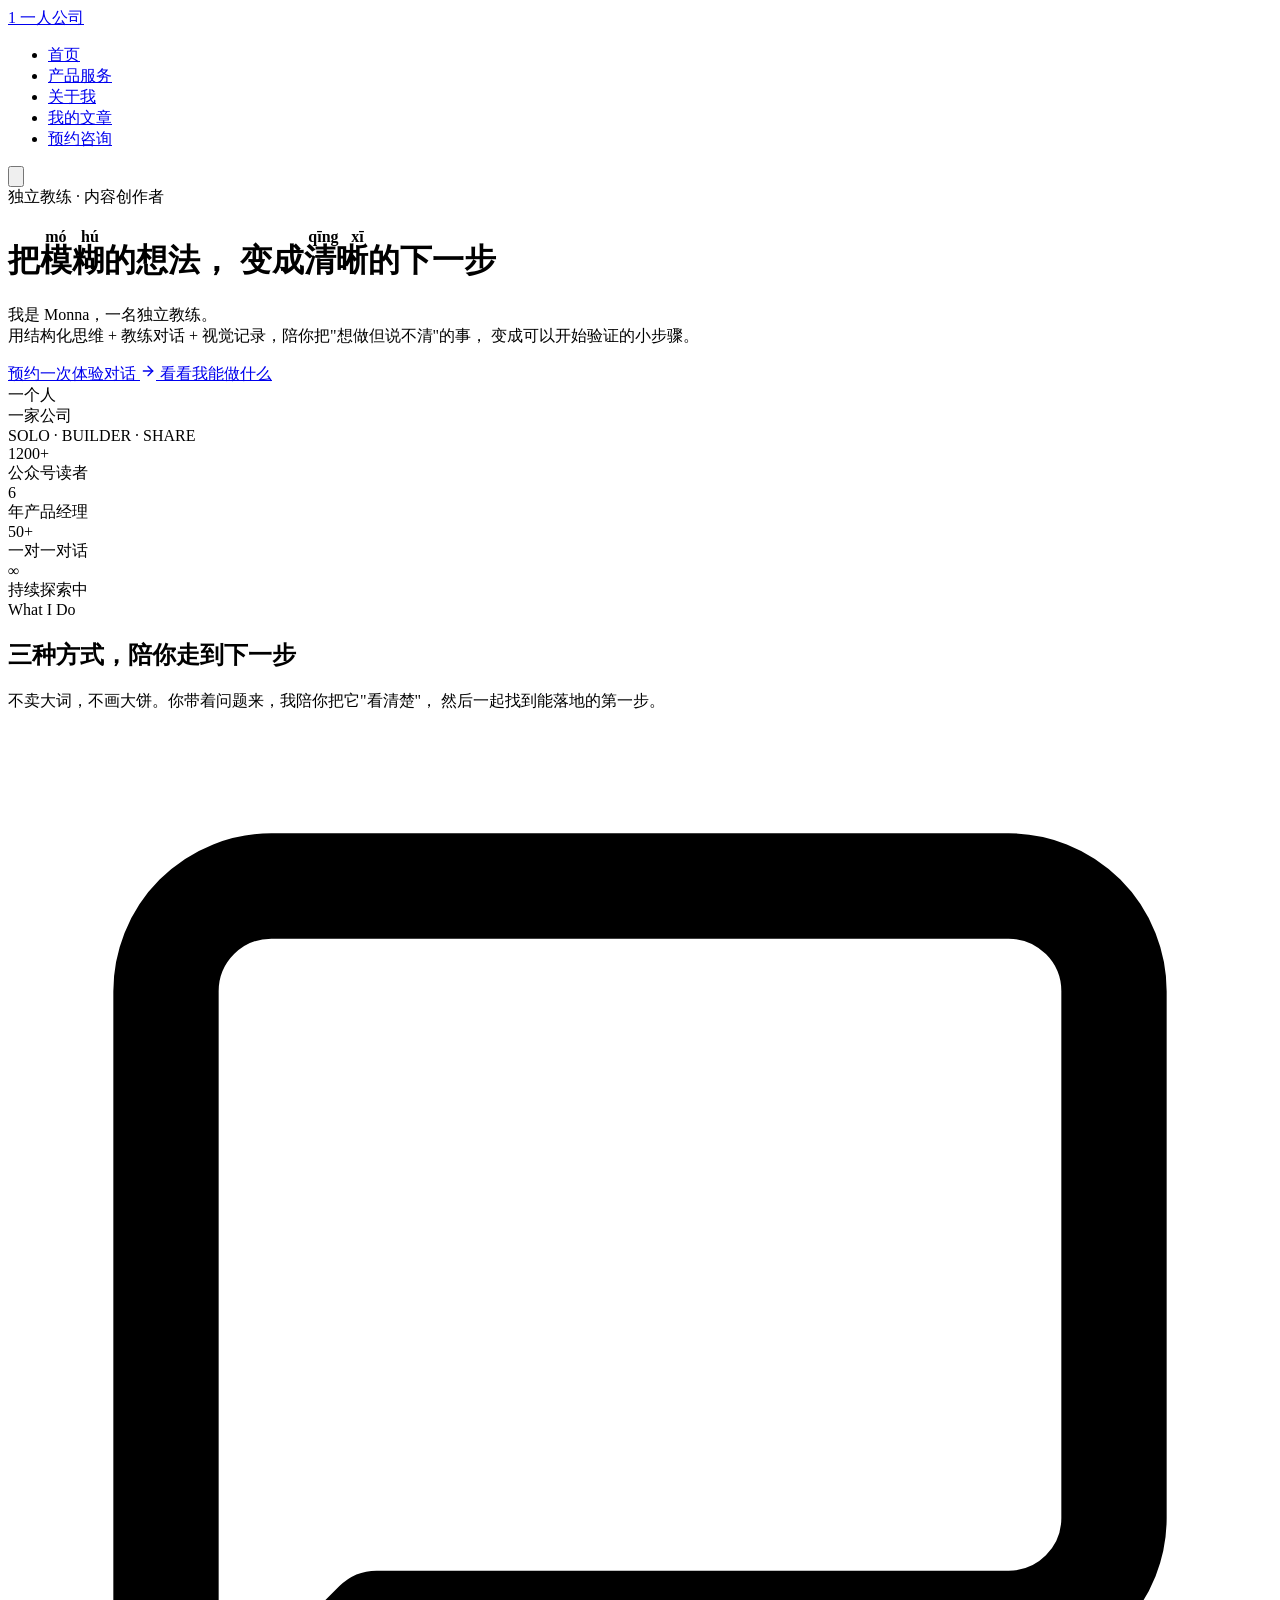
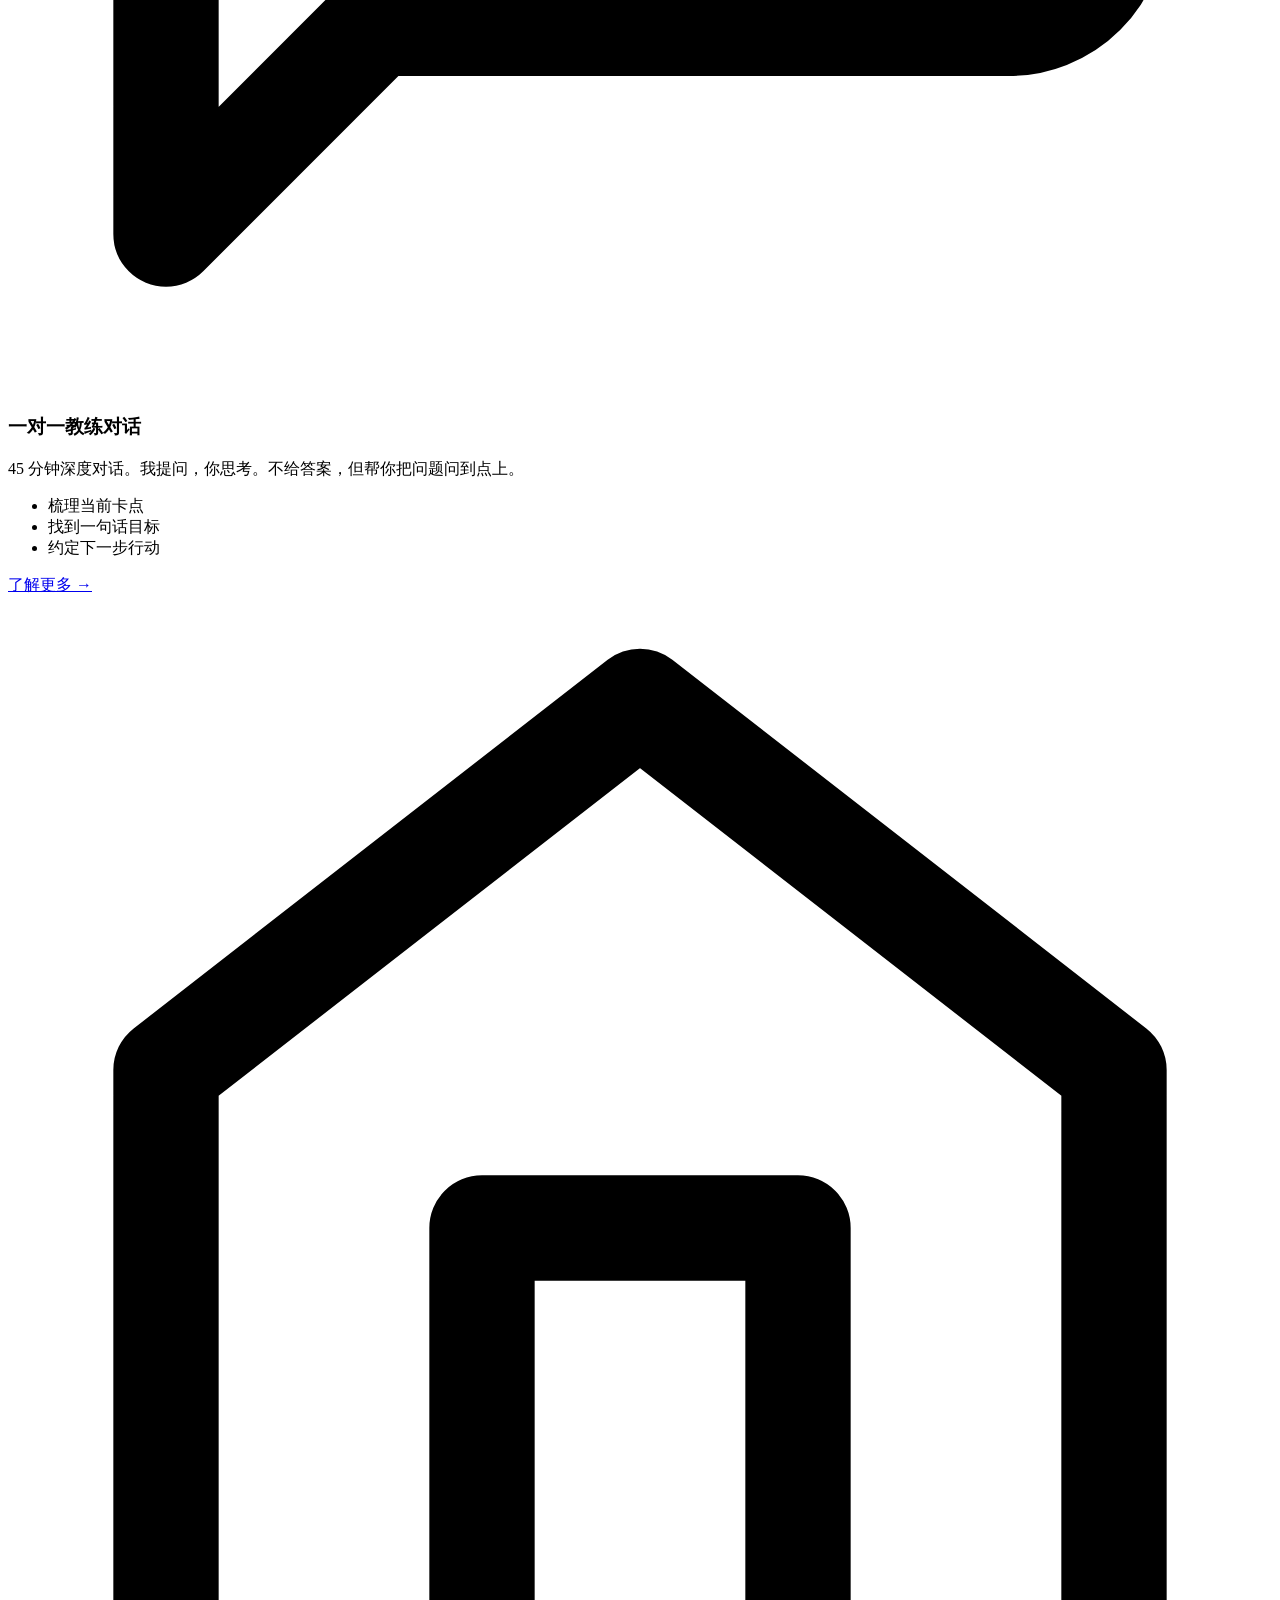
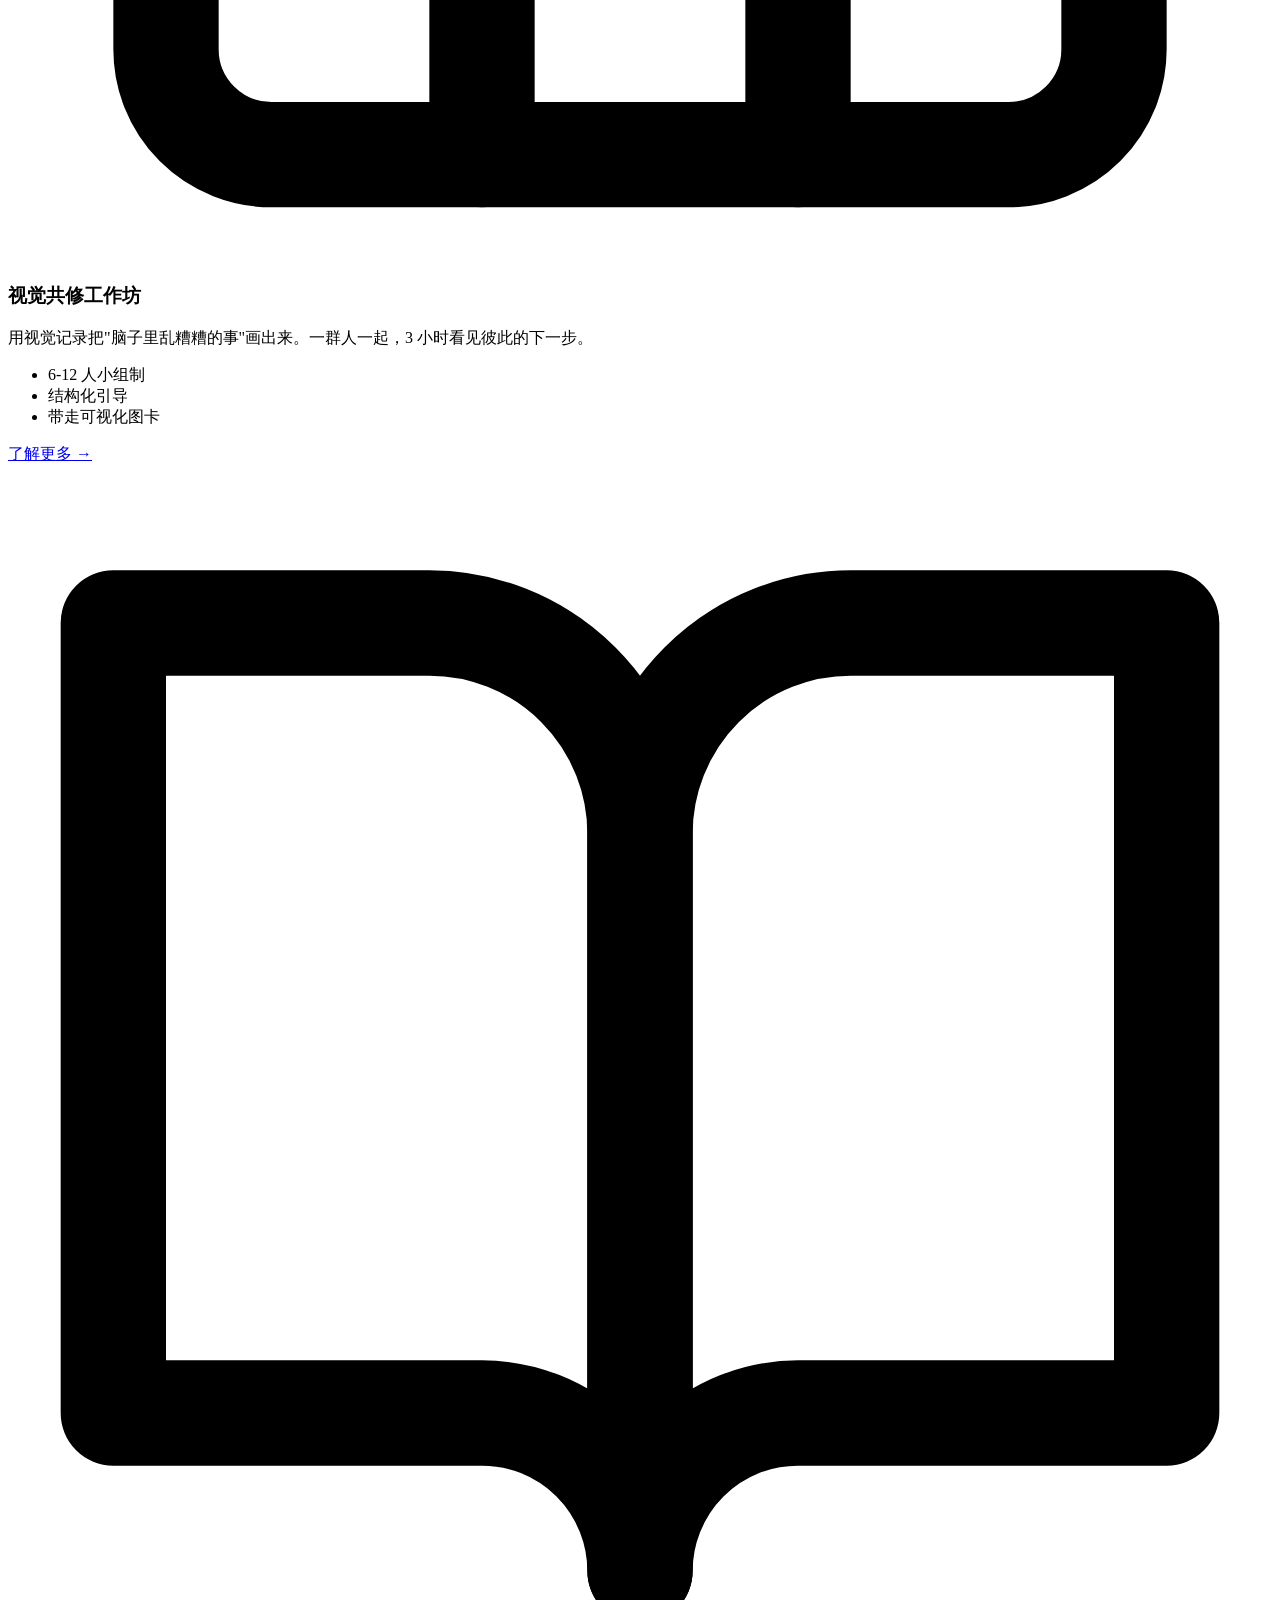
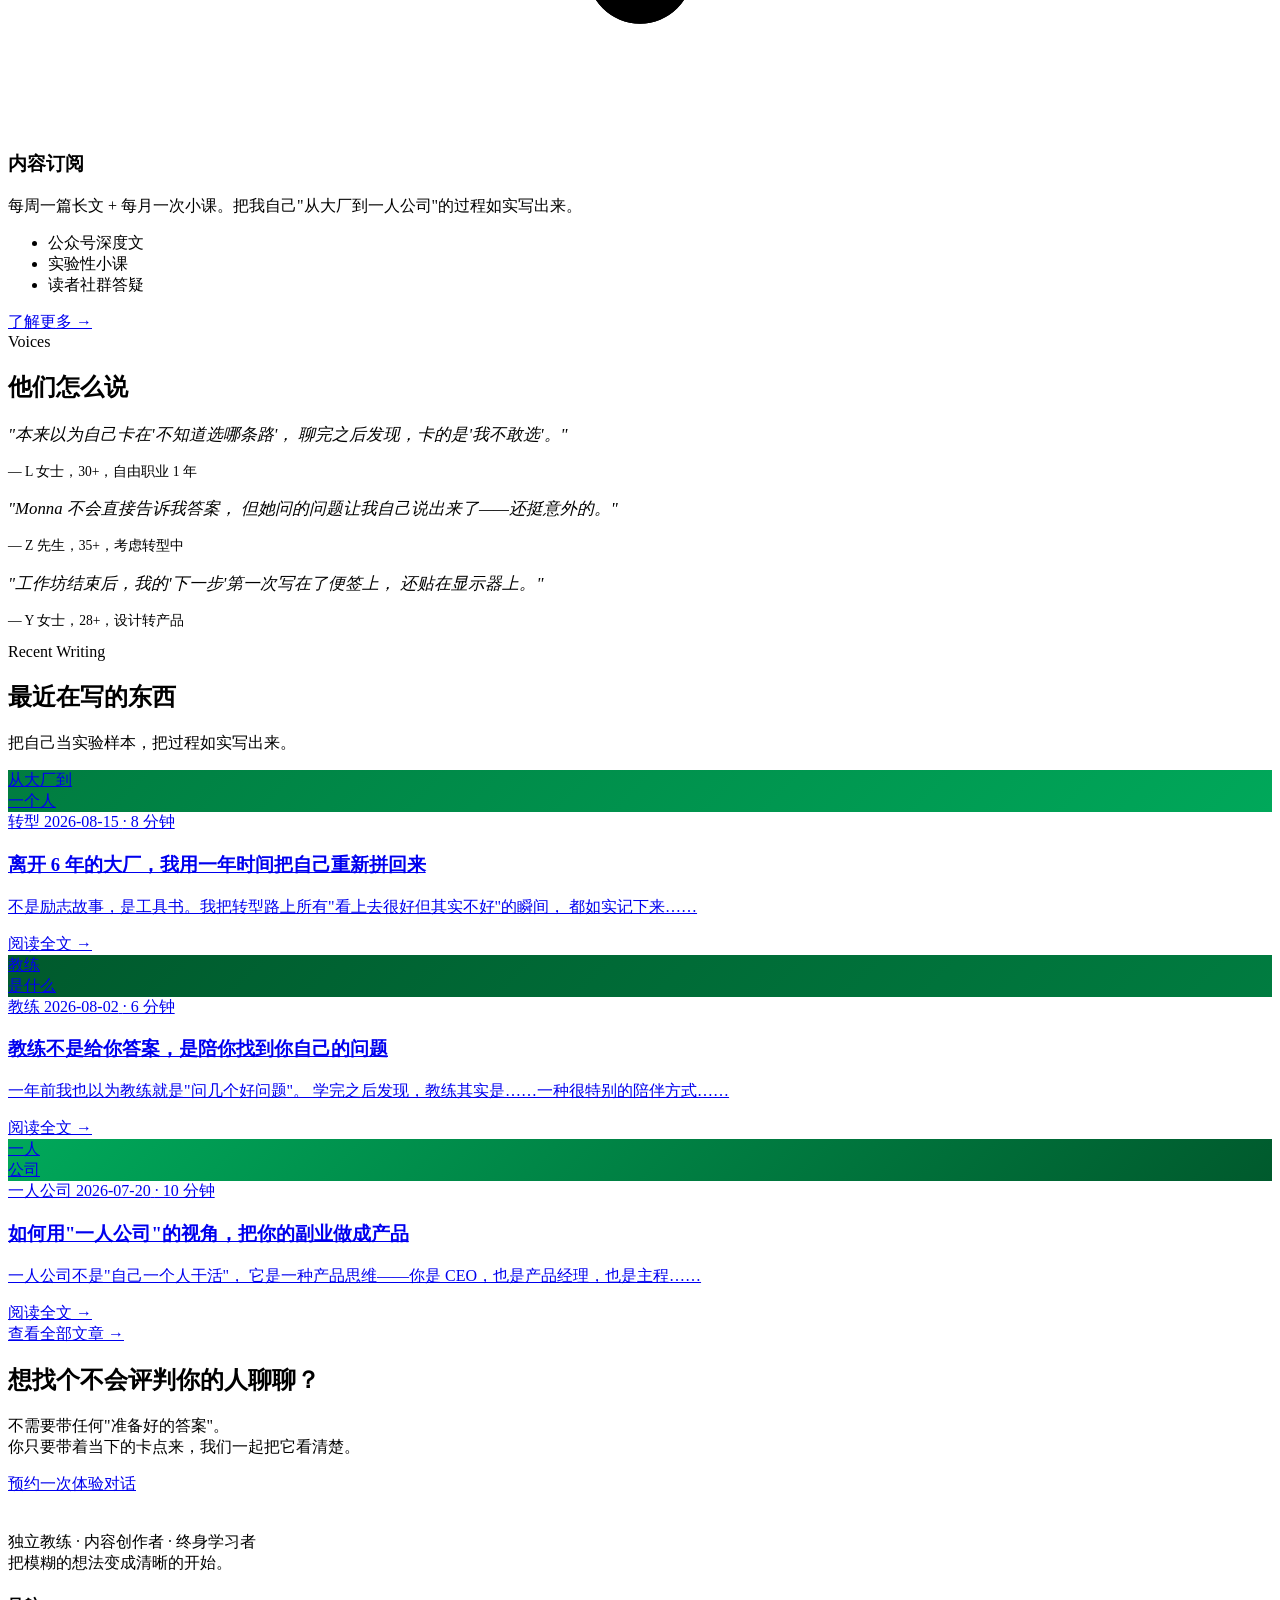
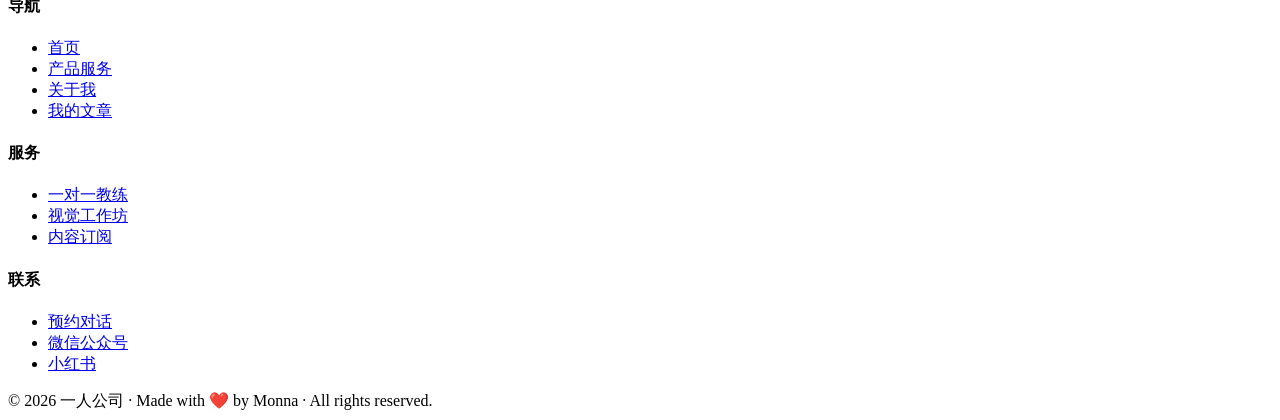
==== index.html @ 00625a2f "Add files via upload" ====
<!DOCTYPE html>
<html lang="zh-CN">
<head>
  <meta charset="UTF-8" />
  <meta name="viewport" content="width=device-width, initial-scale=1.0" />
  <title>一人公司 · 把模糊想法变成下一步</title>
  <meta name="description" content="一人公司：把产品经理的结构化思维 + 教练对话 + 视觉记录结合，帮助你把模糊问题说清楚，找到可以开始验证的下一步。" />
  <link rel="stylesheet" href="css/style.css" />
</head>
<body>

  <!-- ========== 导航 ========== -->
  <nav class="nav">
    <div class="container nav-inner">
      <a href="index.html" class="nav-logo">
        <span class="nav-logo-mark">1</span>
        <span>一人公司</span>
      </a>
      <ul class="nav-links">
        <li><a href="index.html">首页</a></li>
        <li><a href="services.html">产品服务</a></li>
        <li><a href="about.html">关于我</a></li>
        <li><a href="articles.html">我的文章</a></li>
        <li><a href="booking.html" class="nav-cta">预约咨询</a></li>
      </ul>
      <button class="nav-toggle" aria-label="切换菜单">
        <svg viewBox="0 0 24 24" fill="none" stroke-width="2" stroke-linecap="round">
          <line x1="3" y1="6" x2="21" y2="6"/>
          <line x1="3" y1="12" x2="21" y2="12"/>
          <line x1="3" y1="18" x2="21" y2="18"/>
        </svg>
      </button>
    </div>
  </nav>

  <!-- ========== Hero ========== -->
  <header class="hero">
    <div class="container hero-inner">
      <div class="hero-text fade-in">
        <span class="hero-tag"><span class="hero-tag-dot"></span>独立教练 · 内容创作者</span>
        <h1 class="hero-title">
          把<ruby>模糊<rt style="font-size:0.5em;">mó hú</rt></ruby>的想法，
          变成<ruby>清晰<rt style="font-size:0.5em;">qīng xī</rt></ruby>的下一步
        </h1>
        <p class="hero-subtitle">
          我是 Monna，一名独立教练。<br/>
          用结构化思维 + 教练对话 + 视觉记录，陪你把"想做但说不清"的事，
          变成可以开始验证的小步骤。
        </p>
        <div class="hero-cta">
          <a href="booking.html" class="btn btn-primary btn-lg">
            预约一次体验对话
            <svg width="16" height="16" viewBox="0 0 24 24" fill="none" stroke="currentColor" stroke-width="2" stroke-linecap="round">
              <line x1="5" y1="12" x2="19" y2="12"/>
              <polyline points="12 5 19 12 12 19"/>
            </svg>
          </a>
          <a href="services.html" class="btn btn-outline btn-lg">看看我能做什么</a>
        </div>
      </div>
      <div class="hero-visual fade-in">
        <div class="hero-visual-text">
          <div class="big">一个人<br/>一家公司</div>
          <div class="small">SOLO · BUILDER · SHARE</div>
        </div>
      </div>
    </div>
  </header>

  <!-- ========== 数据统计 ========== -->
  <section class="stats-band">
    <div class="container">
      <div class="stats-grid">
        <div class="stat-item">
          <div class="number">1200+</div>
          <div class="label">公众号读者</div>
        </div>
        <div class="stat-item">
          <div class="number">6</div>
          <div class="label">年产品经理</div>
        </div>
        <div class="stat-item">
          <div class="number">50+</div>
          <div class="label">一对一对话</div>
        </div>
        <div class="stat-item">
          <div class="number">∞</div>
          <div class="label">持续探索中</div>
        </div>
      </div>
    </div>
  </section>

  <!-- ========== 服务摘要 ========== -->
  <section class="section">
    <div class="container">
      <div class="section-header fade-in">
        <span class="section-eyebrow">What I Do</span>
        <h2 class="section-title">三种方式，陪你走到下一步</h2>
        <p class="section-subtitle">
          不卖大词，不画大饼。你带着问题来，我陪你把它"看清楚"，
          然后一起找到能落地的第一步。
        </p>
      </div>

      <div class="services-grid">
        <div class="service-card fade-in">
          <div class="service-icon">
            <svg viewBox="0 0 24 24" fill="none" stroke="currentColor" stroke-width="2" stroke-linecap="round" stroke-linejoin="round">
              <path d="M21 15a2 2 0 0 1-2 2H7l-4 4V5a2 2 0 0 1 2-2h14a2 2 0 0 1 2 2z"/>
            </svg>
          </div>
          <h3>一对一教练对话</h3>
          <p>45 分钟深度对话。我提问，你思考。不给答案，但帮你把问题问到点上。</p>
          <ul class="service-features">
            <li>梳理当前卡点</li>
            <li>找到一句话目标</li>
            <li>约定下一步行动</li>
          </ul>
          <a href="services.html#coach" class="more">了解更多 →</a>
        </div>

        <div class="service-card fade-in">
          <div class="service-icon">
            <svg viewBox="0 0 24 24" fill="none" stroke="currentColor" stroke-width="2" stroke-linecap="round" stroke-linejoin="round">
              <path d="M3 9l9-7 9 7v11a2 2 0 0 1-2 2H5a2 2 0 0 1-2-2z"/>
              <polyline points="9 22 9 12 15 12 15 22"/>
            </svg>
          </div>
          <h3>视觉共修工作坊</h3>
          <p>用视觉记录把"脑子里乱糟糟的事"画出来。一群人一起，3 小时看见彼此的下一步。</p>
          <ul class="service-features">
            <li>6-12 人小组制</li>
            <li>结构化引导</li>
            <li>带走可视化图卡</li>
          </ul>
          <a href="services.html#workshop" class="more">了解更多 →</a>
        </div>

        <div class="service-card fade-in">
          <div class="service-icon">
            <svg viewBox="0 0 24 24" fill="none" stroke="currentColor" stroke-width="2" stroke-linecap="round" stroke-linejoin="round">
              <path d="M2 3h6a4 4 0 0 1 4 4v14a3 3 0 0 0-3-3H2z"/>
              <path d="M22 3h-6a4 4 0 0 0-4 4v14a3 3 0 0 1 3-3h7z"/>
            </svg>
          </div>
          <h3>内容订阅</h3>
          <p>每周一篇长文 + 每月一次小课。把我自己"从大厂到一人公司"的过程如实写出来。</p>
          <ul class="service-features">
            <li>公众号深度文</li>
            <li>实验性小课</li>
            <li>读者社群答疑</li>
          </ul>
          <a href="services.html#content" class="more">了解更多 →</a>
        </div>
      </div>
    </div>
  </section>

  <!-- ========== 客户/学员说 ========== -->
  <section class="section" style="background: var(--bg-soft);">
    <div class="container">
      <div class="section-header fade-in">
        <span class="section-eyebrow">Voices</span>
        <h2 class="section-title">他们怎么说</h2>
      </div>

      <div class="services-grid">
        <div class="service-card fade-in" style="border:none;">
          <p style="font-style: italic; color: var(--text-title); font-size: 1.05rem;">
            "本来以为自己卡在'不知道选哪条路'，
            聊完之后发现，卡的是'我不敢选'。"
          </p>
          <p style="color: var(--text-muted); font-size: 0.85rem; margin-top: var(--space-4);">
            — L 女士，30+，自由职业 1 年
          </p>
        </div>

        <div class="service-card fade-in" style="border:none;">
          <p style="font-style: italic; color: var(--text-title); font-size: 1.05rem;">
            "Monna 不会直接告诉我答案，
            但她问的问题让我自己说出来了——还挺意外的。"
          </p>
          <p style="color: var(--text-muted); font-size: 0.85rem; margin-top: var(--space-4);">
            — Z 先生，35+，考虑转型中
          </p>
        </div>

        <div class="service-card fade-in" style="border:none;">
          <p style="font-style: italic; color: var(--text-title); font-size: 1.05rem;">
            "工作坊结束后，我的'下一步'第一次写在了便签上，
            还贴在显示器上。"
          </p>
          <p style="color: var(--text-muted); font-size: 0.85rem; margin-top: var(--space-4);">
            — Y 女士，28+，设计转产品
          </p>
        </div>
      </div>
    </div>
  </section>

  <!-- ========== 最近文章 ========== -->
  <section class="section">
    <div class="container">
      <div class="section-header fade-in">
        <span class="section-eyebrow">Recent Writing</span>
        <h2 class="section-title">最近在写的东西</h2>
        <p class="section-subtitle">把自己当实验样本，把过程如实写出来。</p>
      </div>

      <div class="articles-grid">
        <a href="article.html?file=articles/post-1.md" class="article-card fade-in">
          <div class="article-cover" style="background: linear-gradient(135deg,#007c40,#00a85a);">
            <div class="article-cover-text">从大厂到<br/>一个人</div>
          </div>
          <div class="article-body">
            <div class="article-meta">
              <span class="tag">转型</span>
              <span>2026-08-15</span>
              <span>· 8 分钟</span>
            </div>
            <h3>离开 6 年的大厂，我用一年时间把自己重新拼回来</h3>
            <p class="excerpt">
              不是励志故事，是工具书。我把转型路上所有"看上去很好但其实不好"的瞬间，
              都如实记下来……
            </p>
            <span class="read-more">阅读全文 →</span>
          </div>
        </a>

        <a href="article.html?file=articles/post-2.md" class="article-card fade-in">
          <div class="article-cover" style="background: linear-gradient(135deg,#005a2d,#007c40);">
            <div class="article-cover-text">教练<br/>是什么</div>
          </div>
          <div class="article-body">
            <div class="article-meta">
              <span class="tag">教练</span>
              <span>2026-08-02</span>
              <span>· 6 分钟</span>
            </div>
            <h3>教练不是给你答案，是陪你找到你自己的问题</h3>
            <p class="excerpt">
              一年前我也以为教练就是"问几个好问题"。
              学完之后发现，教练其实是……一种很特别的陪伴方式……
            </p>
            <span class="read-more">阅读全文 →</span>
          </div>
        </a>

        <a href="article.html?file=articles/post-3.md" class="article-card fade-in">
          <div class="article-cover" style="background: linear-gradient(135deg,#00a85a,#005a2d);">
            <div class="article-cover-text">一人<br/>公司</div>
          </div>
          <div class="article-body">
            <div class="article-meta">
              <span class="tag">一人公司</span>
              <span>2026-07-20</span>
              <span>· 10 分钟</span>
            </div>
            <h3>如何用"一人公司"的视角，把你的副业做成产品</h3>
            <p class="excerpt">
              一人公司不是"自己一个人干活"，
              它是一种产品思维——你是 CEO，也是产品经理，也是主程……
            </p>
            <span class="read-more">阅读全文 →</span>
          </div>
        </a>
      </div>

      <div class="text-center mt-6">
        <a href="articles.html" class="btn btn-ghost">查看全部文章 →</a>
      </div>
    </div>
  </section>

  <!-- ========== CTA ========== -->
  <section class="cta-section">
    <div class="container">
      <h2>想找个不会评判你的人聊聊？</h2>
      <p>
        不需要带任何"准备好的答案"。<br/>
        你只要带着当下的卡点来，我们一起把它看清楚。
      </p>
      <a href="booking.html" class="btn btn-primary btn-lg">预约一次体验对话</a>
    </div>
  </section>

  <!-- ========== 页脚 ========== -->
  <footer class="footer">
    <div class="container">
      <div class="footer-grid">
        <div class="footer-brand">
          <div class="nav-logo" style="color: white; margin-bottom: var(--space-3);">
            <span class="nav-logo-mark">1</span>
            <span>一人公司</span>
          </div>
          <p>
            独立教练 · 内容创作者 · 终身学习者<br/>
            把模糊的想法变成清晰的开始。
          </p>
        </div>

        <div>
          <h4>导航</h4>
          <ul class="footer-links">
            <li><a href="index.html">首页</a></li>
            <li><a href="services.html">产品服务</a></li>
            <li><a href="about.html">关于我</a></li>
            <li><a href="articles.html">我的文章</a></li>
          </ul>
        </div>

        <div>
          <h4>服务</h4>
          <ul class="footer-links">
            <li><a href="services.html#coach">一对一教练</a></li>
            <li><a href="services.html#workshop">视觉工作坊</a></li>
            <li><a href="services.html#content">内容订阅</a></li>
          </ul>
        </div>

        <div>
          <h4>联系</h4>
          <ul class="footer-links">
            <li><a href="booking.html">预约对话</a></li>
            <li><a href="#">微信公众号</a></li>
            <li><a href="#">小红书</a></li>
          </ul>
        </div>
      </div>

      <div class="footer-bottom">
        © 2026 一人公司 · Made with ❤️ by Monna · All rights reserved.
      </div>
    </div>
  </footer>

  <script src="js/main.js"></script>
</body>
</html>
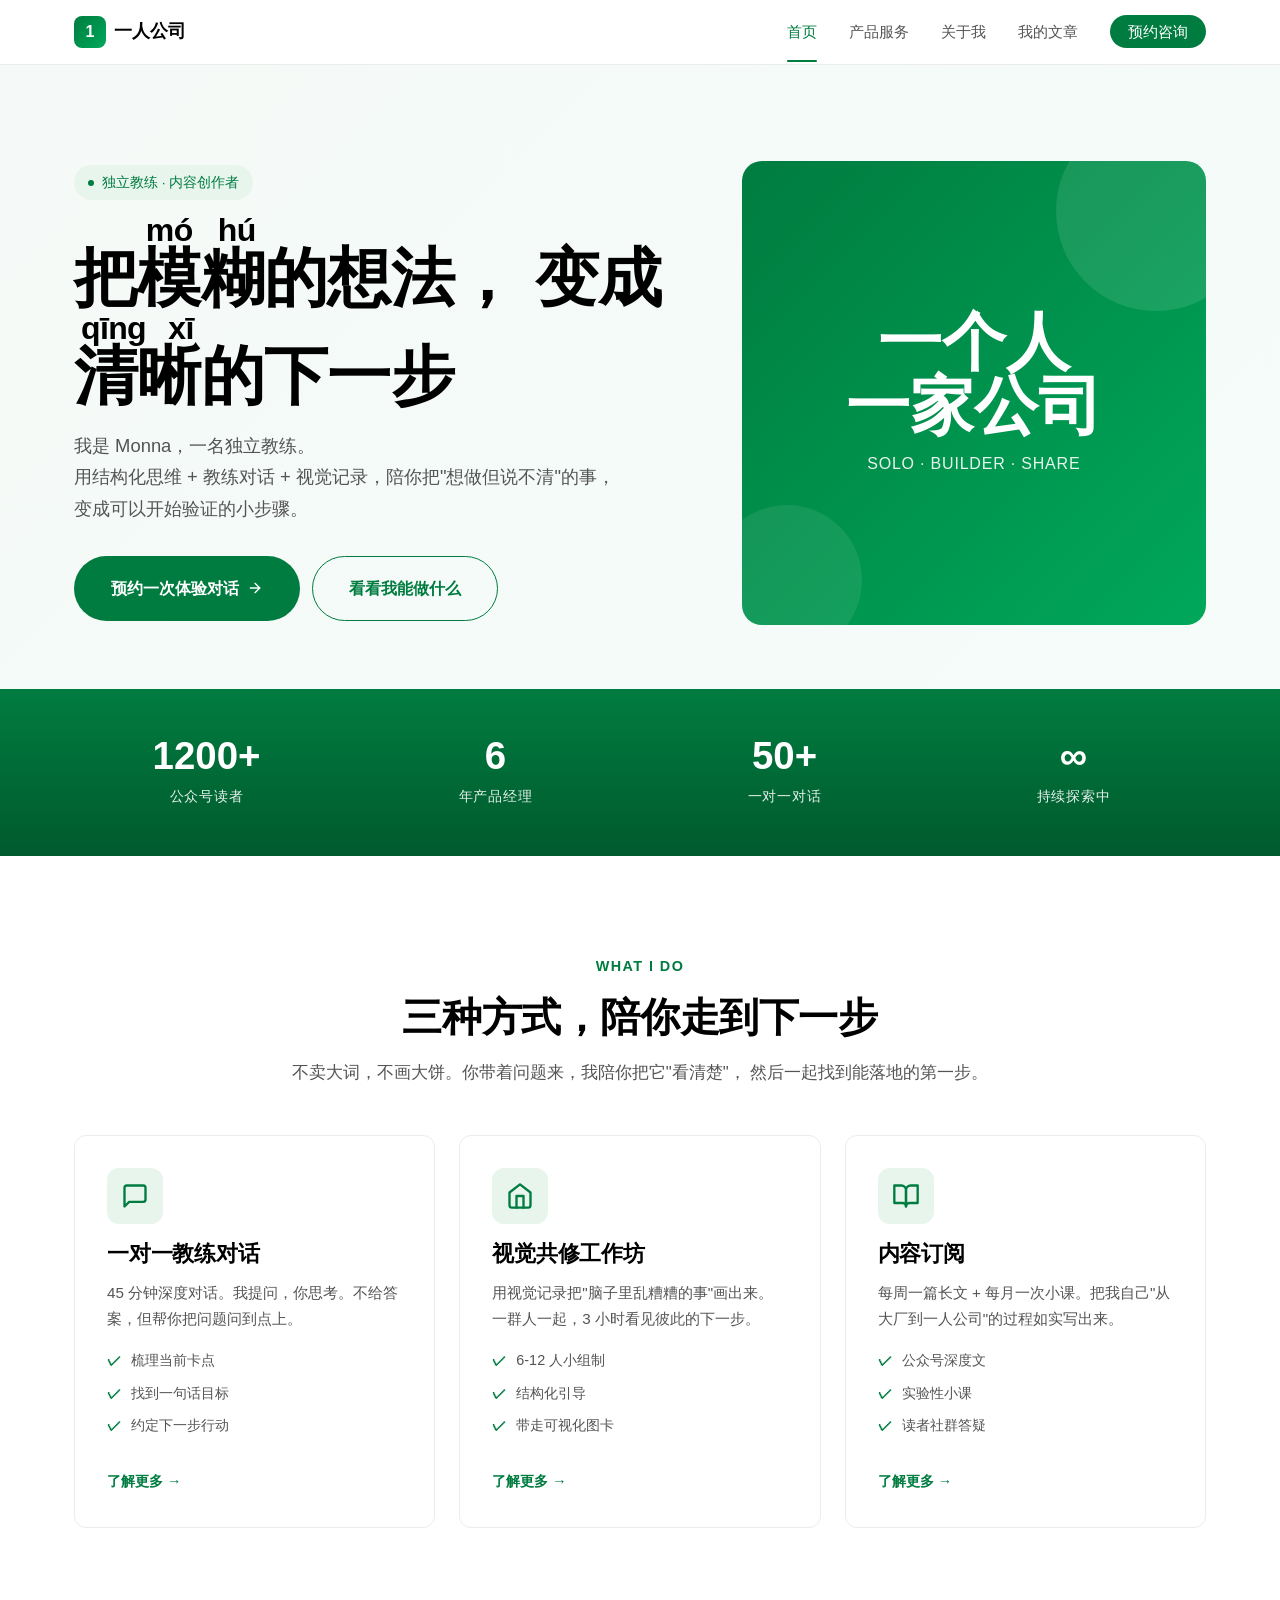
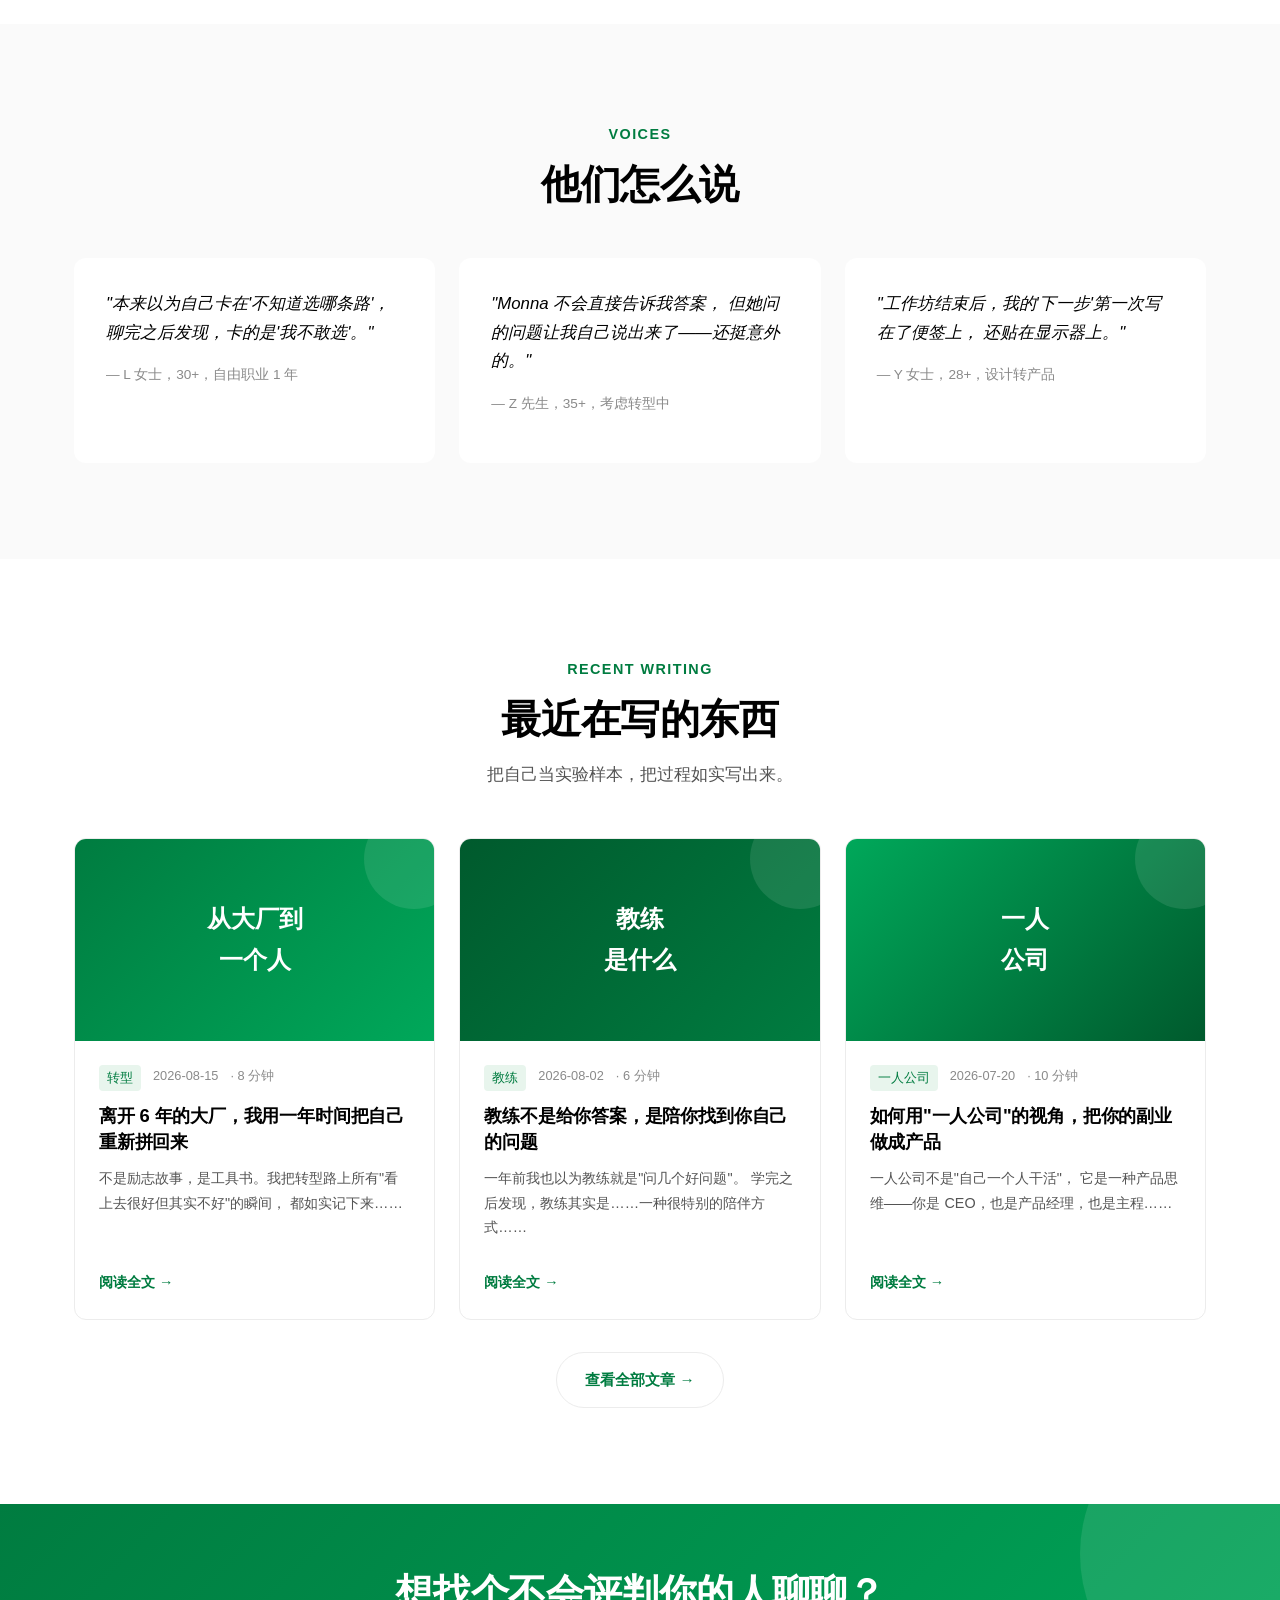
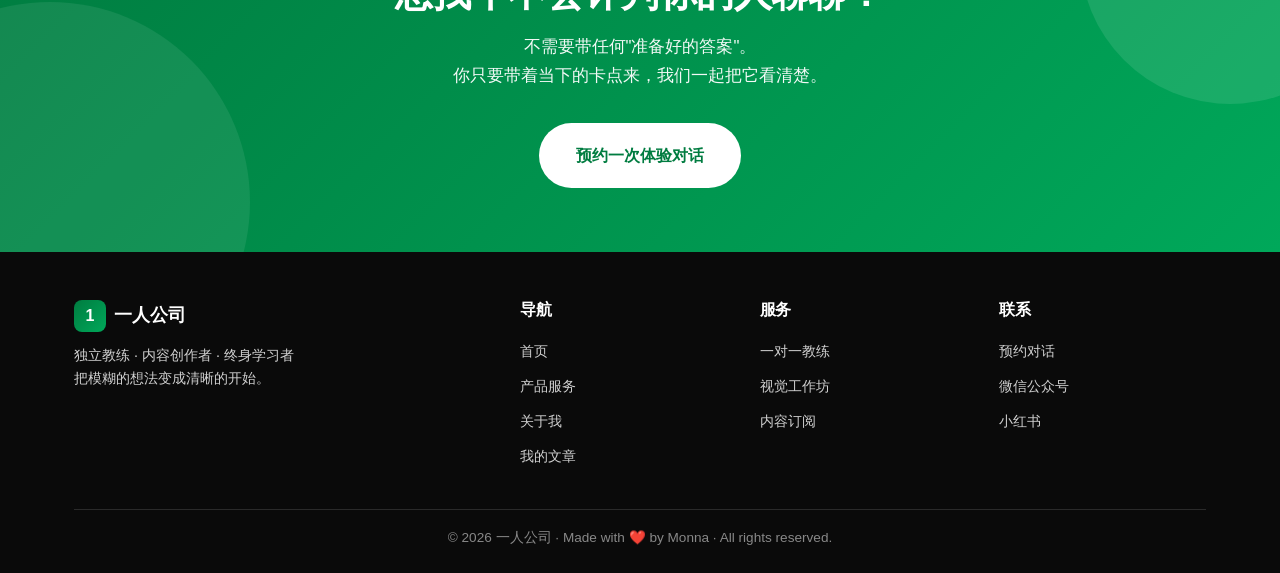
==== commit 30392b60: "Add files via upload" ====
--- a/index.html
+++ b/index.html
@@ -5,7 +5,7 @@
   <meta name="viewport" content="width=device-width, initial-scale=1.0" />
   <title>一人公司 · 把模糊想法变成下一步</title>
   <meta name="description" content="一人公司：把产品经理的结构化思维 + 教练对话 + 视觉记录结合，帮助你把模糊问题说清楚，找到可以开始验证的下一步。" />
-  <link rel="stylesheet" href="css/style.css" />
+  <link rel="stylesheet" href="style.css" />
 </head>
 <body>
 
@@ -209,7 +209,7 @@
       </div>
 
       <div class="articles-grid">
-        <a href="article.html?file=articles/post-1.md" class="article-card fade-in">
+        <a href="article.html?file=post-1.md" class="article-card fade-in">
           <div class="article-cover" style="background: linear-gradient(135deg,#007c40,#00a85a);">
             <div class="article-cover-text">从大厂到<br/>一个人</div>
           </div>
@@ -228,7 +228,7 @@
           </div>
         </a>
 
-        <a href="article.html?file=articles/post-2.md" class="article-card fade-in">
+        <a href="article.html?file=post-2.md" class="article-card fade-in">
           <div class="article-cover" style="background: linear-gradient(135deg,#005a2d,#007c40);">
             <div class="article-cover-text">教练<br/>是什么</div>
           </div>
@@ -247,7 +247,7 @@
           </div>
         </a>
 
-        <a href="article.html?file=articles/post-3.md" class="article-card fade-in">
+        <a href="article.html?file=post-3.md" class="article-card fade-in">
           <div class="article-cover" style="background: linear-gradient(135deg,#00a85a,#005a2d);">
             <div class="article-cover-text">一人<br/>公司</div>
           </div>
@@ -335,6 +335,6 @@
     </div>
   </footer>
 
-  <script src="js/main.js"></script>
+  <script src="main.js"></script>
 </body>
 </html>
--- a/style.css
+++ b/style.css
@@ -0,0 +1,1215 @@
+/* ========== 全局重置与基础变量 ========== */
+:root {
+  /* 品牌色 */
+  --brand: #007c40;
+  --brand-light: #00a85a;
+  --brand-deep: #005a2d;
+  --brand-soft: #e8f5ed;
+  --brand-gradient: linear-gradient(135deg, #007c40 0%, #00a85a 100%);
+  --brand-gradient-v: linear-gradient(180deg, #007c40 0%, #005a2d 100%);
+
+  /* 文字色 */
+  --text-title: #000000;
+  --text-body: #545454;
+  --text-muted: #8a8a8a;
+  --text-on-brand: #ffffff;
+
+  /* 背景 */
+  --bg-page: #ffffff;
+  --bg-soft: #fafafa;
+  --bg-card: #ffffff;
+
+  /* 边框 / 阴影 */
+  --border: #ececec;
+  --shadow-sm: 0 2px 8px rgba(0, 124, 64, 0.06);
+  --shadow-md: 0 8px 24px rgba(0, 124, 64, 0.08);
+  --shadow-lg: 0 16px 48px rgba(0, 124, 64, 0.12);
+
+  /* 字体 */
+  --font-body: -apple-system, BlinkMacSystemFont, "Segoe UI", "PingFang SC",
+    "Hiragino Sans GB", "Microsoft YaHei", "Helvetica Neue", Helvetica, Arial,
+    sans-serif;
+  --font-display: "Noto Serif SC", "Source Han Serif SC", "Songti SC",
+    "STSong", serif;
+
+  /* 间距 */
+  --space-1: 4px;
+  --space-2: 8px;
+  --space-3: 12px;
+  --space-4: 16px;
+  --space-5: 24px;
+  --space-6: 32px;
+  --space-7: 48px;
+  --space-8: 64px;
+  --space-9: 96px;
+
+  /* 圆角 */
+  --radius-sm: 6px;
+  --radius-md: 12px;
+  --radius-lg: 20px;
+}
+
+* {
+  margin: 0;
+  padding: 0;
+  box-sizing: border-box;
+}
+
+html {
+  scroll-behavior: smooth;
+}
+
+body {
+  font-family: var(--font-body);
+  font-size: 16px;
+  line-height: 1.7;
+  background-color: var(--bg-page);
+  color: var(--text-body);
+  -webkit-font-smoothing: antialiased;
+  -moz-osx-font-smoothing: grayscale;
+}
+
+a {
+  color: var(--brand);
+  text-decoration: none;
+  transition: color 0.2s ease;
+}
+
+a:hover {
+  color: var(--brand-deep);
+}
+
+img {
+  max-width: 100%;
+  height: auto;
+  display: block;
+}
+
+/* ========== 通用排版 ========== */
+h1, h2, h3, h4, h5, h6 {
+  color: var(--text-title);
+  font-weight: 700;
+  line-height: 1.3;
+  letter-spacing: -0.01em;
+}
+
+h1 { font-size: clamp(2rem, 4vw + 1rem, 3.5rem); }
+h2 { font-size: clamp(1.75rem, 2vw + 1rem, 2.5rem); }
+h3 { font-size: clamp(1.25rem, 1vw + 1rem, 1.75rem); }
+h4 { font-size: 1.25rem; }
+
+p { margin-bottom: 1em; }
+
+.container {
+  max-width: 1180px;
+  margin: 0 auto;
+  padding: 0 var(--space-5);
+}
+
+.section {
+  padding: var(--space-9) 0;
+}
+
+.section-tight {
+  padding: var(--space-8) 0;
+}
+
+/* ========== 导航栏 ========== */
+.nav {
+  position: sticky;
+  top: 0;
+  z-index: 100;
+  background: rgba(255, 255, 255, 0.85);
+  backdrop-filter: saturate(180%) blur(20px);
+  -webkit-backdrop-filter: saturate(180%) blur(20px);
+  border-bottom: 1px solid var(--border);
+}
+
+.nav-inner {
+  display: flex;
+  align-items: center;
+  justify-content: space-between;
+  height: 64px;
+}
+
+.nav-logo {
+  display: flex;
+  align-items: center;
+  gap: var(--space-2);
+  font-weight: 700;
+  font-size: 1.1rem;
+  color: var(--text-title);
+}
+
+.nav-logo-mark {
+  width: 32px;
+  height: 32px;
+  border-radius: 8px;
+  background: var(--brand-gradient);
+  display: inline-flex;
+  align-items: center;
+  justify-content: center;
+  color: white;
+  font-size: 1rem;
+  font-weight: 800;
+}
+
+.nav-links {
+  display: flex;
+  gap: var(--space-6);
+  align-items: center;
+  list-style: none;
+}
+
+.nav-links a {
+  color: var(--text-body);
+  font-size: 0.95rem;
+  font-weight: 500;
+  position: relative;
+}
+
+.nav-links a:hover,
+.nav-links a.active {
+  color: var(--brand);
+}
+
+.nav-links a.active::after {
+  content: "";
+  position: absolute;
+  left: 0;
+  right: 0;
+  bottom: -22px;
+  height: 2px;
+  background: var(--brand);
+  border-radius: 1px;
+}
+
+.nav-cta {
+  background: var(--brand);
+  color: var(--text-on-brand) !important;
+  padding: 8px 18px;
+  border-radius: 999px;
+  font-weight: 500;
+  transition: all 0.2s ease;
+}
+
+.nav-cta:hover {
+  background: var(--brand-deep);
+  color: white !important;
+  transform: translateY(-1px);
+}
+
+.nav-toggle {
+  display: none;
+  background: none;
+  border: 0;
+  width: 32px;
+  height: 32px;
+  cursor: pointer;
+}
+
+.nav-toggle svg { width: 24px; height: 24px; stroke: var(--text-title); }
+
+@media (max-width: 768px) {
+  .nav-links {
+    display: none;
+    position: absolute;
+    top: 64px;
+    left: 0;
+    right: 0;
+    background: white;
+    flex-direction: column;
+    gap: var(--space-4);
+    padding: var(--space-5);
+    border-bottom: 1px solid var(--border);
+  }
+  .nav-links.open { display: flex; }
+  .nav-toggle { display: inline-flex; align-items: center; justify-content: center; }
+}
+
+/* ========== 按钮 ========== */
+.btn {
+  display: inline-flex;
+  align-items: center;
+  justify-content: center;
+  gap: var(--space-2);
+  padding: 14px 28px;
+  border-radius: 999px;
+  font-weight: 600;
+  font-size: 0.95rem;
+  border: 1px solid transparent;
+  cursor: pointer;
+  transition: all 0.2s ease;
+  text-decoration: none;
+}
+
+.btn-primary {
+  background: var(--brand);
+  color: white;
+}
+
+.btn-primary:hover {
+  background: var(--brand-deep);
+  color: white;
+  transform: translateY(-2px);
+  box-shadow: var(--shadow-md);
+}
+
+.btn-outline {
+  background: transparent;
+  color: var(--brand);
+  border-color: var(--brand);
+}
+
+.btn-outline:hover {
+  background: var(--brand);
+  color: white;
+}
+
+.btn-ghost {
+  background: white;
+  color: var(--brand);
+  border-color: var(--border);
+}
+
+.btn-ghost:hover {
+  border-color: var(--brand);
+}
+
+.btn-lg {
+  padding: 18px 36px;
+  font-size: 1rem;
+}
+
+/* ========== 首页 Hero ========== */
+.hero {
+  position: relative;
+  padding: var(--space-9) 0 var(--space-8);
+  overflow: hidden;
+}
+
+.hero::before {
+  content: "";
+  position: absolute;
+  top: 0; left: 0; right: 0; bottom: 0;
+  background: var(--brand-gradient);
+  opacity: 0.04;
+  z-index: -1;
+}
+
+.hero-inner {
+  display: grid;
+  grid-template-columns: 1.3fr 1fr;
+  gap: var(--space-8);
+  align-items: center;
+}
+
+.hero-tag {
+  display: inline-flex;
+  align-items: center;
+  gap: var(--space-2);
+  padding: 6px 14px;
+  background: var(--brand-soft);
+  color: var(--brand);
+  border-radius: 999px;
+  font-size: 0.85rem;
+  font-weight: 500;
+  margin-bottom: var(--space-4);
+}
+
+.hero-tag-dot {
+  width: 6px; height: 6px; border-radius: 50%;
+  background: var(--brand);
+}
+
+.hero-title {
+  font-size: clamp(2.25rem, 4vw + 1rem, 4rem);
+  line-height: 1.15;
+  margin-bottom: var(--space-4);
+}
+
+.hero-title .accent {
+  color: var(--brand);
+  position: relative;
+}
+
+.hero-title .accent::after {
+  content: "";
+  position: absolute;
+  left: 0; right: 0; bottom: 4px;
+  height: 12px;
+  background: var(--brand-soft);
+  z-index: -1;
+  border-radius: 2px;
+}
+
+.hero-subtitle {
+  font-size: 1.15rem;
+  color: var(--text-body);
+  margin-bottom: var(--space-6);
+  max-width: 560px;
+}
+
+.hero-cta {
+  display: flex;
+  gap: var(--space-3);
+  flex-wrap: wrap;
+}
+
+.hero-visual {
+  position: relative;
+  aspect-ratio: 1;
+  background: var(--brand-gradient);
+  border-radius: var(--radius-lg);
+  padding: var(--space-7);
+  display: flex;
+  align-items: center;
+  justify-content: center;
+  color: white;
+  overflow: hidden;
+}
+
+.hero-visual::before {
+  content: "";
+  position: absolute;
+  width: 200px; height: 200px;
+  background: rgba(255, 255, 255, 0.1);
+  border-radius: 50%;
+  top: -50px; right: -50px;
+}
+
+.hero-visual::after {
+  content: "";
+  position: absolute;
+  width: 150px; height: 150px;
+  background: rgba(255, 255, 255, 0.08);
+  border-radius: 50%;
+  bottom: -30px; left: -30px;
+}
+
+.hero-visual-text {
+  text-align: center;
+  z-index: 2;
+  position: relative;
+}
+
+.hero-visual-text .big {
+  font-size: clamp(3rem, 5vw, 5rem);
+  font-weight: 800;
+  line-height: 1;
+  margin-bottom: var(--space-3);
+}
+
+.hero-visual-text .small {
+  font-size: 1rem;
+  opacity: 0.9;
+  letter-spacing: 0.05em;
+}
+
+@media (max-width: 768px) {
+  .hero-inner { grid-template-columns: 1fr; gap: var(--space-6); }
+  .hero-visual { aspect-ratio: 4/3; }
+}
+
+/* ========== 通用 Section Header ========== */
+.section-header {
+  text-align: center;
+  max-width: 720px;
+  margin: 0 auto var(--space-7);
+}
+
+.section-eyebrow {
+  display: inline-block;
+  color: var(--brand);
+  font-weight: 600;
+  font-size: 0.9rem;
+  letter-spacing: 0.1em;
+  text-transform: uppercase;
+  margin-bottom: var(--space-3);
+}
+
+.section-title {
+  margin-bottom: var(--space-4);
+}
+
+.section-subtitle {
+  color: var(--text-body);
+  font-size: 1.05rem;
+}
+
+/* ========== 服务卡片 ========== */
+.services-grid {
+  display: grid;
+  grid-template-columns: repeat(3, 1fr);
+  gap: var(--space-5);
+}
+
+.service-card {
+  padding: var(--space-6);
+  background: var(--bg-card);
+  border: 1px solid var(--border);
+  border-radius: var(--radius-md);
+  transition: all 0.3s ease;
+  position: relative;
+  overflow: hidden;
+}
+
+.service-card:hover {
+  border-color: var(--brand);
+  transform: translateY(-4px);
+  box-shadow: var(--shadow-md);
+}
+
+.service-card::before {
+  content: "";
+  position: absolute;
+  top: 0; left: 0; right: 0;
+  height: 3px;
+  background: var(--brand-gradient);
+  transform: scaleX(0);
+  transform-origin: left;
+  transition: transform 0.3s ease;
+}
+
+.service-card:hover::before { transform: scaleX(1); }
+
+.service-icon {
+  width: 56px; height: 56px;
+  border-radius: var(--radius-md);
+  background: var(--brand-soft);
+  display: flex;
+  align-items: center;
+  justify-content: center;
+  margin-bottom: var(--space-4);
+  color: var(--brand);
+}
+
+.service-icon svg { width: 28px; height: 28px; }
+
+.service-card h3 {
+  margin-bottom: var(--space-3);
+  font-size: 1.35rem;
+}
+
+.service-card p {
+  margin-bottom: var(--space-4);
+  font-size: 0.95rem;
+}
+
+.service-features {
+  list-style: none;
+  margin: var(--space-4) 0;
+}
+
+.service-features li {
+  padding-left: 24px;
+  position: relative;
+  font-size: 0.9rem;
+  color: var(--text-body);
+  margin-bottom: var(--space-2);
+}
+
+.service-features li::before {
+  content: "✓";
+  position: absolute;
+  left: 0;
+  color: var(--brand);
+  font-weight: 700;
+}
+
+.service-card .price {
+  margin-top: var(--space-4);
+  padding-top: var(--space-4);
+  border-top: 1px dashed var(--border);
+  font-size: 0.9rem;
+  color: var(--text-muted);
+}
+
+.service-card .price strong {
+  color: var(--brand);
+  font-size: 1.1rem;
+}
+
+.service-card a.more {
+  display: inline-flex;
+  align-items: center;
+  gap: 4px;
+  margin-top: var(--space-4);
+  font-weight: 600;
+  font-size: 0.9rem;
+}
+
+@media (max-width: 900px) {
+  .services-grid { grid-template-columns: 1fr; }
+}
+
+/* ========== 关于我 ========== */
+.about-grid {
+  display: grid;
+  grid-template-columns: 1fr 1.5fr;
+  gap: var(--space-8);
+  align-items: start;
+}
+
+.about-photo {
+  aspect-ratio: 4/5;
+  background: var(--brand-gradient);
+  border-radius: var(--radius-lg);
+  position: relative;
+  overflow: hidden;
+}
+
+.about-photo-inner {
+  position: absolute;
+  inset: 0;
+  display: flex;
+  flex-direction: column;
+  justify-content: flex-end;
+  padding: var(--space-6);
+  color: white;
+}
+
+.about-photo-inner h3 {
+  color: white;
+  margin-bottom: var(--space-2);
+}
+
+.about-photo-inner p { opacity: 0.85; font-size: 0.9rem; }
+
+.about-photo::before {
+  content: "";
+  position: absolute;
+  width: 200px; height: 200px;
+  background: rgba(255,255,255,0.1);
+  border-radius: 50%;
+  top: 30px; right: -50px;
+}
+
+.timeline {
+  list-style: none;
+  margin-top: var(--space-5);
+}
+
+.timeline li {
+  position: relative;
+  padding-left: var(--space-6);
+  padding-bottom: var(--space-5);
+  border-left: 2px solid var(--brand-soft);
+}
+
+.timeline li::before {
+  content: "";
+  position: absolute;
+  left: -7px; top: 6px;
+  width: 12px; height: 12px;
+  border-radius: 50%;
+  background: var(--brand);
+  border: 2px solid white;
+  box-shadow: 0 0 0 2px var(--brand-soft);
+}
+
+.timeline li:last-child { border-left-color: transparent; }
+
+.timeline .year {
+  display: inline-block;
+  color: var(--brand);
+  font-weight: 700;
+  font-size: 0.9rem;
+  margin-bottom: var(--space-1);
+}
+
+.timeline h4 {
+  margin-bottom: var(--space-2);
+  font-size: 1.05rem;
+}
+
+.timeline p {
+  font-size: 0.95rem;
+  color: var(--text-body);
+}
+
+.values-grid {
+  display: grid;
+  grid-template-columns: repeat(3, 1fr);
+  gap: var(--space-5);
+  margin-top: var(--space-7);
+}
+
+.value-card {
+  text-align: center;
+  padding: var(--space-5);
+}
+
+.value-icon {
+  width: 64px; height: 64px;
+  border-radius: 50%;
+  background: var(--brand-soft);
+  color: var(--brand);
+  display: inline-flex;
+  align-items: center;
+  justify-content: center;
+  margin-bottom: var(--space-4);
+}
+
+.value-icon svg { width: 28px; height: 28px; }
+
+.value-card h4 { margin-bottom: var(--space-2); font-size: 1.1rem; }
+.value-card p { font-size: 0.9rem; color: var(--text-body); }
+
+@media (max-width: 900px) {
+  .about-grid { grid-template-columns: 1fr; gap: var(--space-6); }
+  .values-grid { grid-template-columns: 1fr; }
+}
+
+/* ========== 文章卡片 ========== */
+.articles-grid {
+  display: grid;
+  grid-template-columns: repeat(3, 1fr);
+  gap: var(--space-5);
+}
+
+.article-card {
+  background: var(--bg-card);
+  border: 1px solid var(--border);
+  border-radius: var(--radius-md);
+  overflow: hidden;
+  transition: all 0.3s ease;
+  display: flex;
+  flex-direction: column;
+}
+
+.article-card:hover {
+  transform: translateY(-4px);
+  box-shadow: var(--shadow-md);
+  border-color: var(--brand);
+}
+
+.article-cover {
+  aspect-ratio: 16/9;
+  background: var(--brand-gradient);
+  position: relative;
+  display: flex;
+  align-items: center;
+  justify-content: center;
+  color: white;
+  font-weight: 700;
+  font-size: 1.5rem;
+}
+
+.article-cover::before {
+  content: "";
+  position: absolute;
+  width: 100px; height: 100px;
+  background: rgba(255,255,255,0.1);
+  border-radius: 50%;
+  top: -30px; right: -30px;
+}
+
+.article-cover-text {
+  z-index: 1;
+  text-align: center;
+  padding: 0 var(--space-4);
+}
+
+.article-body {
+  padding: var(--space-5);
+  flex: 1;
+  display: flex;
+  flex-direction: column;
+}
+
+.article-meta {
+  display: flex;
+  gap: var(--space-3);
+  font-size: 0.8rem;
+  color: var(--text-muted);
+  margin-bottom: var(--space-3);
+}
+
+.article-meta .tag {
+  background: var(--brand-soft);
+  color: var(--brand);
+  padding: 2px 8px;
+  border-radius: 4px;
+  font-weight: 500;
+}
+
+.article-card h3 {
+  margin-bottom: var(--space-3);
+  font-size: 1.15rem;
+  line-height: 1.4;
+}
+
+.article-card p.excerpt {
+  color: var(--text-body);
+  font-size: 0.9rem;
+  flex: 1;
+}
+
+.article-card .read-more {
+  margin-top: var(--space-4);
+  font-size: 0.9rem;
+  font-weight: 600;
+}
+
+@media (max-width: 900px) {
+  .articles-grid { grid-template-columns: 1fr; }
+}
+
+/* ========== 数据统计 ========== */
+.stats-band {
+  background: var(--brand-gradient-v);
+  padding: var(--space-7) 0;
+  color: var(--text-on-brand);
+}
+
+.stats-grid {
+  display: grid;
+  grid-template-columns: repeat(4, 1fr);
+  gap: var(--space-5);
+  text-align: center;
+}
+
+.stat-item .number {
+  font-size: clamp(2rem, 3vw, 3rem);
+  font-weight: 800;
+  line-height: 1;
+  margin-bottom: var(--space-2);
+}
+
+.stat-item .label {
+  opacity: 0.9;
+  font-size: 0.9rem;
+  letter-spacing: 0.05em;
+}
+
+@media (max-width: 768px) {
+  .stats-grid { grid-template-columns: repeat(2, 1fr); gap: var(--space-6); }
+}
+
+/* ========== CTA 区 ========== */
+.cta-section {
+  background: var(--brand-gradient);
+  color: white;
+  text-align: center;
+  padding: var(--space-8) 0;
+  position: relative;
+  overflow: hidden;
+}
+
+.cta-section::before {
+  content: "";
+  position: absolute;
+  top: -100px; right: -100px;
+  width: 300px; height: 300px;
+  background: rgba(255,255,255,0.1);
+  border-radius: 50%;
+}
+
+.cta-section::after {
+  content: "";
+  position: absolute;
+  bottom: -150px; left: -150px;
+  width: 400px; height: 400px;
+  background: rgba(255,255,255,0.08);
+  border-radius: 50%;
+}
+
+.cta-section .container { position: relative; z-index: 1; }
+
+.cta-section h2 {
+  color: white;
+  margin-bottom: var(--space-4);
+  font-size: clamp(1.75rem, 3vw, 2.5rem);
+}
+
+.cta-section p {
+  max-width: 580px;
+  margin: 0 auto var(--space-6);
+  opacity: 0.95;
+  font-size: 1.05rem;
+}
+
+.cta-section .btn-primary {
+  background: white;
+  color: var(--brand);
+}
+
+.cta-section .btn-primary:hover {
+  background: var(--bg-soft);
+  color: var(--brand-deep);
+}
+
+/* ========== 页脚 ========== */
+.footer {
+  background: #0a0a0a;
+  color: #d0d0d0;
+  padding: var(--space-7) 0 var(--space-5);
+}
+
+.footer-grid {
+  display: grid;
+  grid-template-columns: 2fr 1fr 1fr 1fr;
+  gap: var(--space-6);
+  margin-bottom: var(--space-6);
+}
+
+.footer h4 {
+  color: white;
+  margin-bottom: var(--space-4);
+  font-size: 1rem;
+}
+
+.footer-links {
+  list-style: none;
+}
+
+.footer-links li {
+  margin-bottom: var(--space-2);
+}
+
+.footer-links a {
+  color: #d0d0d0;
+  font-size: 0.9rem;
+}
+
+.footer-links a:hover { color: white; }
+
+.footer-brand p {
+  font-size: 0.9rem;
+  line-height: 1.6;
+  margin-bottom: var(--space-4);
+}
+
+.footer-bottom {
+  border-top: 1px solid #2a2a2a;
+  padding-top: var(--space-4);
+  text-align: center;
+  font-size: 0.85rem;
+  color: #888;
+}
+
+@media (max-width: 768px) {
+  .footer-grid { grid-template-columns: 1fr 1fr; gap: var(--space-5); }
+}
+
+/* ========== 预约表单 ========== */
+.booking-grid {
+  display: grid;
+  grid-template-columns: 1.2fr 1fr;
+  gap: var(--space-8);
+  align-items: start;
+}
+
+.booking-form {
+  background: var(--bg-card);
+  padding: var(--space-7);
+  border-radius: var(--radius-md);
+  border: 1px solid var(--border);
+  box-shadow: var(--shadow-sm);
+}
+
+.form-group {
+  margin-bottom: var(--space-5);
+}
+
+.form-group label {
+  display: block;
+  margin-bottom: var(--space-2);
+  font-weight: 500;
+  color: var(--text-title);
+  font-size: 0.95rem;
+}
+
+.form-group label .required { color: #e53e3e; }
+
+.form-group input,
+.form-group select,
+.form-group textarea {
+  width: 100%;
+  padding: 12px 16px;
+  border: 1px solid var(--border);
+  border-radius: var(--radius-sm);
+  font-family: inherit;
+  font-size: 0.95rem;
+  color: var(--text-title);
+  background: white;
+  transition: border-color 0.2s ease, box-shadow 0.2s ease;
+}
+
+.form-group input:focus,
+.form-group select:focus,
+.form-group textarea:focus {
+  outline: none;
+  border-color: var(--brand);
+  box-shadow: 0 0 0 3px var(--brand-soft);
+}
+
+.form-group textarea {
+  min-height: 120px;
+  resize: vertical;
+}
+
+.form-row {
+  display: grid;
+  grid-template-columns: 1fr 1fr;
+  gap: var(--space-4);
+}
+
+.form-success {
+  display: none;
+  padding: var(--space-5);
+  background: var(--brand-soft);
+  border-radius: var(--radius-md);
+  color: var(--brand-deep);
+  text-align: center;
+  margin-top: var(--space-4);
+}
+
+.form-success.show { display: block; }
+
+.booking-side h3 { margin-bottom: var(--space-4); }
+
+.booking-side .benefit {
+  display: flex;
+  gap: var(--space-3);
+  margin-bottom: var(--space-5);
+}
+
+.booking-side .benefit-icon {
+  flex: 0 0 40px;
+  width: 40px; height: 40px;
+  background: var(--brand-soft);
+  border-radius: var(--radius-sm);
+  display: flex;
+  align-items: center;
+  justify-content: center;
+  color: var(--brand);
+}
+
+.booking-side .benefit-text h4 {
+  font-size: 1rem;
+  margin-bottom: 4px;
+}
+
+.booking-side .benefit-text p {
+  font-size: 0.9rem;
+  color: var(--text-body);
+}
+
+@media (max-width: 900px) {
+  .booking-grid { grid-template-columns: 1fr; }
+  .form-row { grid-template-columns: 1fr; }
+}
+
+/* ========== 文章详情 Markdown 渲染 ========== */
+.article-detail {
+  max-width: 760px;
+  margin: 0 auto;
+  padding: var(--space-7) 0 var(--space-8);
+}
+
+.article-header {
+  margin-bottom: var(--space-7);
+  text-align: center;
+}
+
+.article-header .meta {
+  display: flex;
+  gap: var(--space-3);
+  justify-content: center;
+  font-size: 0.85rem;
+  color: var(--text-muted);
+  margin-bottom: var(--space-4);
+}
+
+.article-header h1 {
+  margin-bottom: var(--space-3);
+  font-size: clamp(1.75rem, 3vw, 2.75rem);
+  line-height: 1.25;
+}
+
+.article-header .subtitle {
+  color: var(--text-body);
+  font-size: 1.1rem;
+  margin-bottom: var(--space-4);
+}
+
+.markdown-body {
+  font-size: 1.05rem;
+  line-height: 1.85;
+  color: var(--text-body);
+}
+
+.markdown-body h1,
+.markdown-body h2,
+.markdown-body h3,
+.markdown-body h4 {
+  margin-top: 2em;
+  margin-bottom: 0.8em;
+  scroll-margin-top: 80px;
+}
+
+.markdown-body h2 {
+  font-size: 1.75rem;
+  padding-bottom: 0.3em;
+  border-bottom: 1px solid var(--border);
+}
+
+.markdown-body h3 { font-size: 1.35rem; }
+
+.markdown-body p { margin: 1em 0; }
+
+.markdown-body blockquote {
+  margin: 1.5em 0;
+  padding: var(--space-4) var(--space-5);
+  background: var(--brand-soft);
+  border-left: 4px solid var(--brand);
+  border-radius: 0 var(--radius-sm) var(--radius-sm) 0;
+  color: var(--text-body);
+}
+
+.markdown-body blockquote p { margin-bottom: 0.5em; }
+.markdown-body blockquote p:last-child { margin-bottom: 0; }
+
+.markdown-body ul,
+.markdown-body ol {
+  margin: 1em 0;
+  padding-left: 1.5em;
+}
+
+.markdown-body li {
+  margin: 0.4em 0;
+}
+
+.markdown-body code {
+  background: var(--brand-soft);
+  color: var(--brand-deep);
+  padding: 2px 6px;
+  border-radius: 4px;
+  font-size: 0.9em;
+  font-family: "SF Mono", Monaco, Consolas, monospace;
+}
+
+.markdown-body pre {
+  background: #0a0a0a;
+  color: #e6e6e6;
+  padding: var(--space-4) var(--space-5);
+  border-radius: var(--radius-sm);
+  overflow-x: auto;
+  margin: 1.5em 0;
+  line-height: 1.6;
+}
+
+.markdown-body pre code {
+  background: none;
+  color: inherit;
+  padding: 0;
+  font-size: 0.9rem;
+}
+
+.markdown-body img {
+  margin: 1.5em auto;
+  border-radius: var(--radius-md);
+  box-shadow: var(--shadow-sm);
+}
+
+.markdown-body hr {
+  border: 0;
+  border-top: 1px solid var(--border);
+  margin: 2.5em 0;
+}
+
+.markdown-body table {
+  width: 100%;
+  border-collapse: collapse;
+  margin: 1.5em 0;
+  font-size: 0.95rem;
+}
+
+.markdown-body th,
+.markdown-body td {
+  border: 1px solid var(--border);
+  padding: 10px 14px;
+  text-align: left;
+}
+
+.markdown-body th {
+  background: var(--brand-soft);
+  color: var(--brand-deep);
+  font-weight: 700;
+}
+
+.markdown-body a {
+  color: var(--brand);
+  text-decoration: underline;
+  text-underline-offset: 3px;
+  text-decoration-thickness: 1px;
+  text-decoration-color: var(--brand-light);
+}
+
+.markdown-body a:hover {
+  color: var(--brand-deep);
+  text-decoration-color: var(--brand-deep);
+}
+
+/* ========== 工具类 ========== */
+.text-center { text-align: center; }
+.mb-4 { margin-bottom: var(--space-4); }
+.mb-6 { margin-bottom: var(--space-6); }
+.mt-6 { margin-top: var(--space-6); }
+
+.fade-in {
+  opacity: 0;
+  transform: translateY(20px);
+  transition: opacity 0.6s ease, transform 0.6s ease;
+}
+
+.fade-in.visible {
+  opacity: 1;
+  transform: translateY(0);
+}
+
+/* ========== 文章列表筛选 ========== */
+.filter-bar {
+  display: flex;
+  gap: var(--space-3);
+  justify-content: center;
+  flex-wrap: wrap;
+  margin-bottom: var(--space-7);
+}
+
+.filter-btn {
+  padding: 8px 18px;
+  background: white;
+  border: 1px solid var(--border);
+  border-radius: 999px;
+  cursor: pointer;
+  font-size: 0.9rem;
+  font-family: inherit;
+  color: var(--text-body);
+  transition: all 0.2s ease;
+}
+
+.filter-btn:hover {
+  border-color: var(--brand);
+  color: var(--brand);
+}
+
+.filter-btn.active {
+  background: var(--brand);
+  color: white;
+  border-color: var(--brand);
+}
+
+/* ========== 文章详情 - 返回按钮 ========== */
+.back-link {
+  display: inline-flex;
+  align-items: center;
+  gap: 6px;
+  color: var(--text-body);
+  font-size: 0.9rem;
+  margin-bottom: var(--space-5);
+}
+
+.back-link:hover { color: var(--brand); }
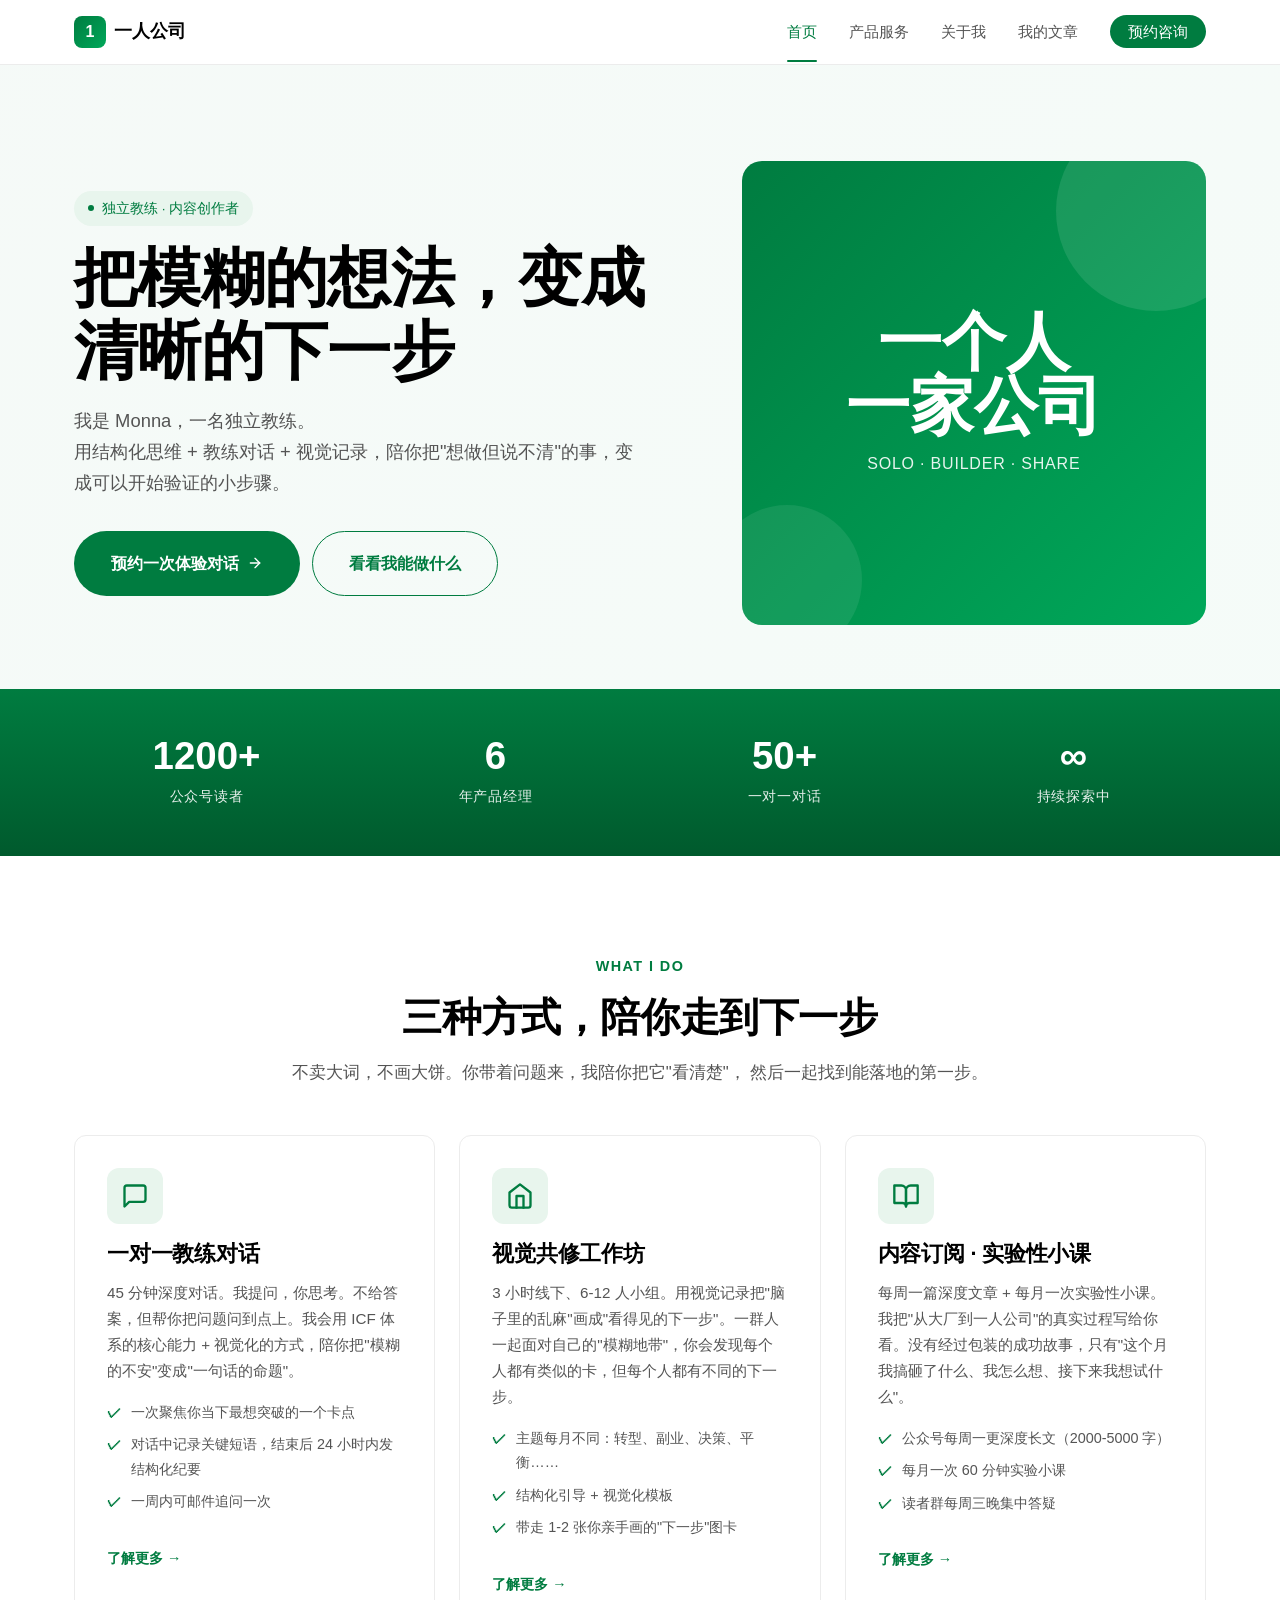
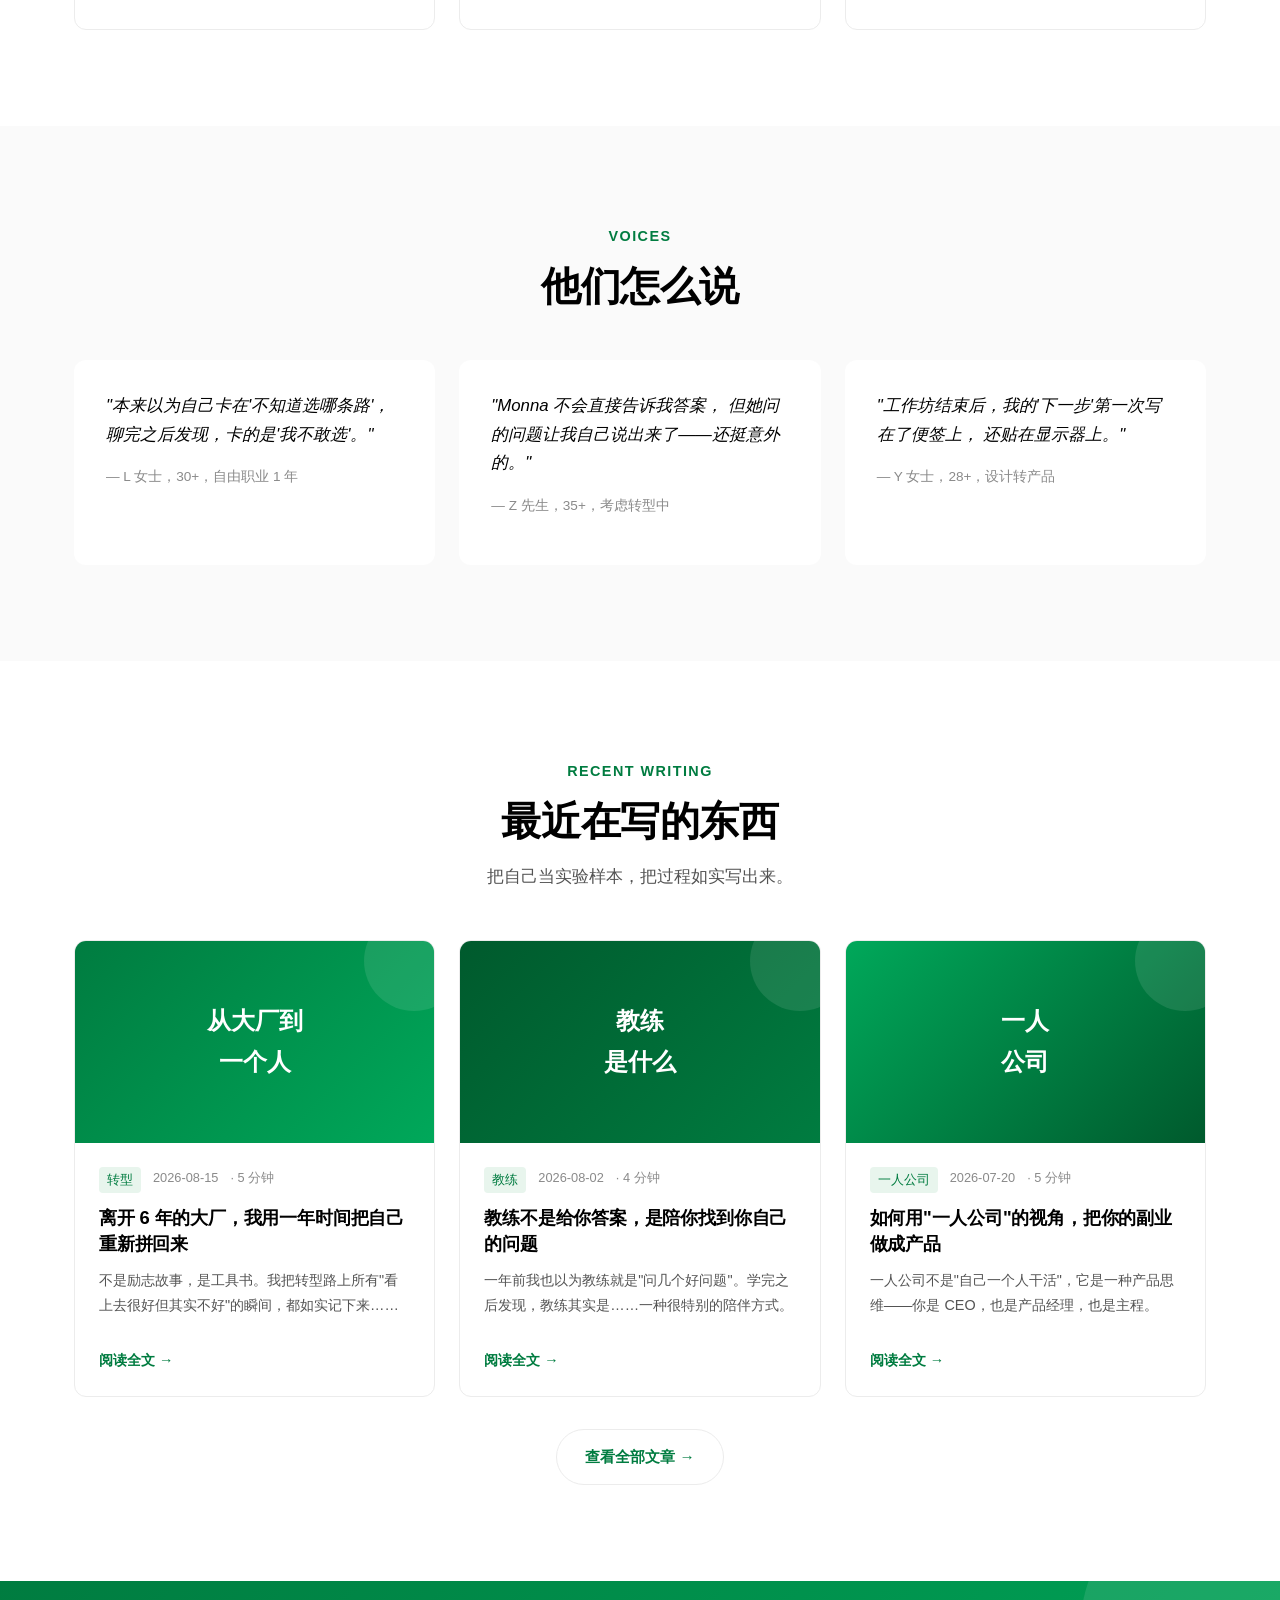
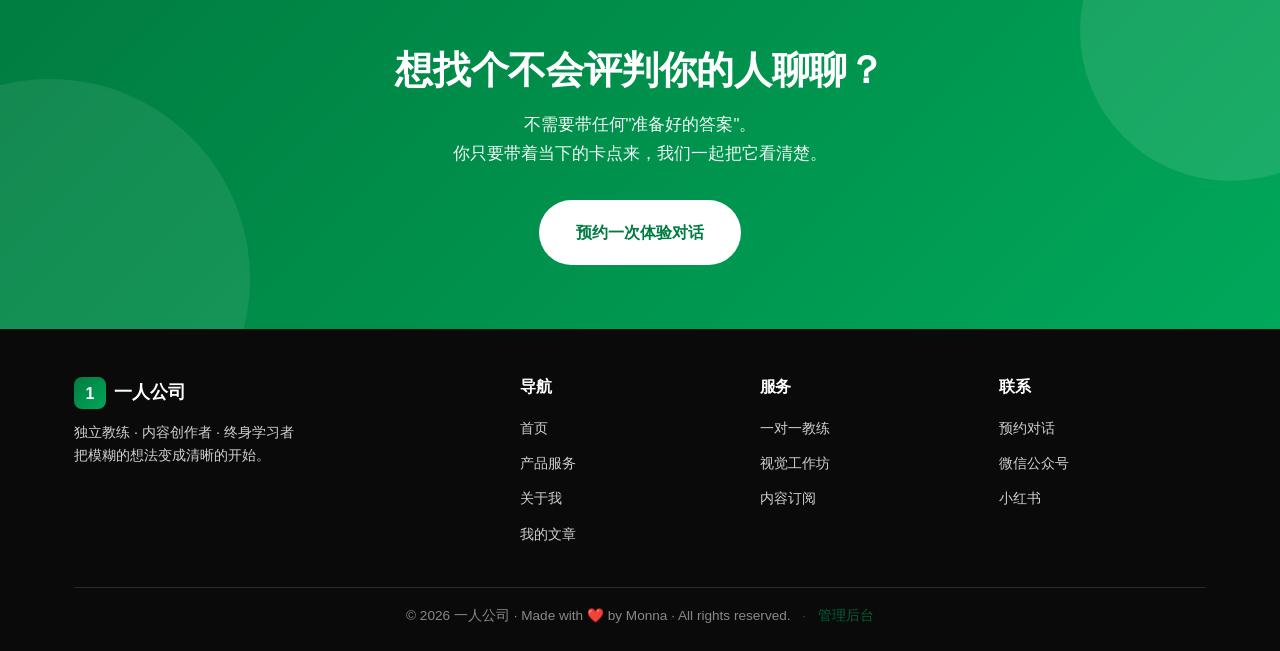
==== commit 7e01f9a2: "Add files via upload" ====
--- a/index.html
+++ b/index.html
@@ -37,25 +37,25 @@
   <header class="hero">
     <div class="container hero-inner">
       <div class="hero-text fade-in">
-        <span class="hero-tag"><span class="hero-tag-dot"></span>独立教练 · 内容创作者</span>
-        <h1 class="hero-title">
+        <span class="hero-tag"><span class="hero-tag-dot"></span><span data-wb="hero-tag-text">独立教练 · 内容创作者</span></span>
+        <h1 class="hero-title" data-wb="hero-title">
           把<ruby>模糊<rt style="font-size:0.5em;">mó hú</rt></ruby>的想法，
           变成<ruby>清晰<rt style="font-size:0.5em;">qīng xī</rt></ruby>的下一步
         </h1>
-        <p class="hero-subtitle">
+        <p class="hero-subtitle" data-wb="hero-subtitle">
           我是 Monna，一名独立教练。<br/>
           用结构化思维 + 教练对话 + 视觉记录，陪你把"想做但说不清"的事，
           变成可以开始验证的小步骤。
         </p>
         <div class="hero-cta">
           <a href="booking.html" class="btn btn-primary btn-lg">
-            预约一次体验对话
+            <span data-wb="cta-primary">预约一次体验对话</span>
             <svg width="16" height="16" viewBox="0 0 24 24" fill="none" stroke="currentColor" stroke-width="2" stroke-linecap="round">
               <line x1="5" y1="12" x2="19" y2="12"/>
               <polyline points="12 5 19 12 12 19"/>
             </svg>
           </a>
-          <a href="services.html" class="btn btn-outline btn-lg">看看我能做什么</a>
+          <a href="services.html" class="btn btn-outline btn-lg"><span data-wb="cta-secondary">看看我能做什么</span></a>
         </div>
       </div>
       <div class="hero-visual fade-in">
@@ -70,7 +70,7 @@
   <!-- ========== 数据统计 ========== -->
   <section class="stats-band">
     <div class="container">
-      <div class="stats-grid">
+      <div class="stats-grid" data-wb="stats">
         <div class="stat-item">
           <div class="number">1200+</div>
           <div class="label">公众号读者</div>
@@ -103,7 +103,7 @@
         </p>
       </div>
 
-      <div class="services-grid">
+      <div class="services-grid" data-wb="services-home">
         <div class="service-card fade-in">
           <div class="service-icon">
             <svg viewBox="0 0 24 24" fill="none" stroke="currentColor" stroke-width="2" stroke-linecap="round" stroke-linejoin="round">
@@ -208,7 +208,7 @@
         <p class="section-subtitle">把自己当实验样本，把过程如实写出来。</p>
       </div>
 
-      <div class="articles-grid">
+      <div class="articles-grid" data-wb="articles-home">
         <a href="article.html?file=post-1.md" class="article-card fade-in">
           <div class="article-cover" style="background: linear-gradient(135deg,#007c40,#00a85a);">
             <div class="article-cover-text">从大厂到<br/>一个人</div>
@@ -276,8 +276,8 @@
   <!-- ========== CTA ========== -->
   <section class="cta-section">
     <div class="container">
-      <h2>想找个不会评判你的人聊聊？</h2>
-      <p>
+      <h2 data-wb="cta-title">想找个不会评判你的人聊聊？</h2>
+      <p data-wb="cta-desc">
         不需要带任何"准备好的答案"。<br/>
         你只要带着当下的卡点来，我们一起把它看清楚。
       </p>
@@ -331,10 +331,16 @@
 
       <div class="footer-bottom">
         © 2026 一人公司 · Made with ❤️ by Monna · All rights reserved.
+        <span style="opacity:.5; margin:0 8px;">·</span>
+        <a href="admin.html" style="opacity:.75;">管理后台</a>
       </div>
     </div>
   </footer>
 
   <script src="main.js"></script>
+  <script src="config.js"></script>
+  <script src="seed.js"></script>
+  <script src="store.js"></script>
+  <script src="site.js"></script>
 </body>
 </html>
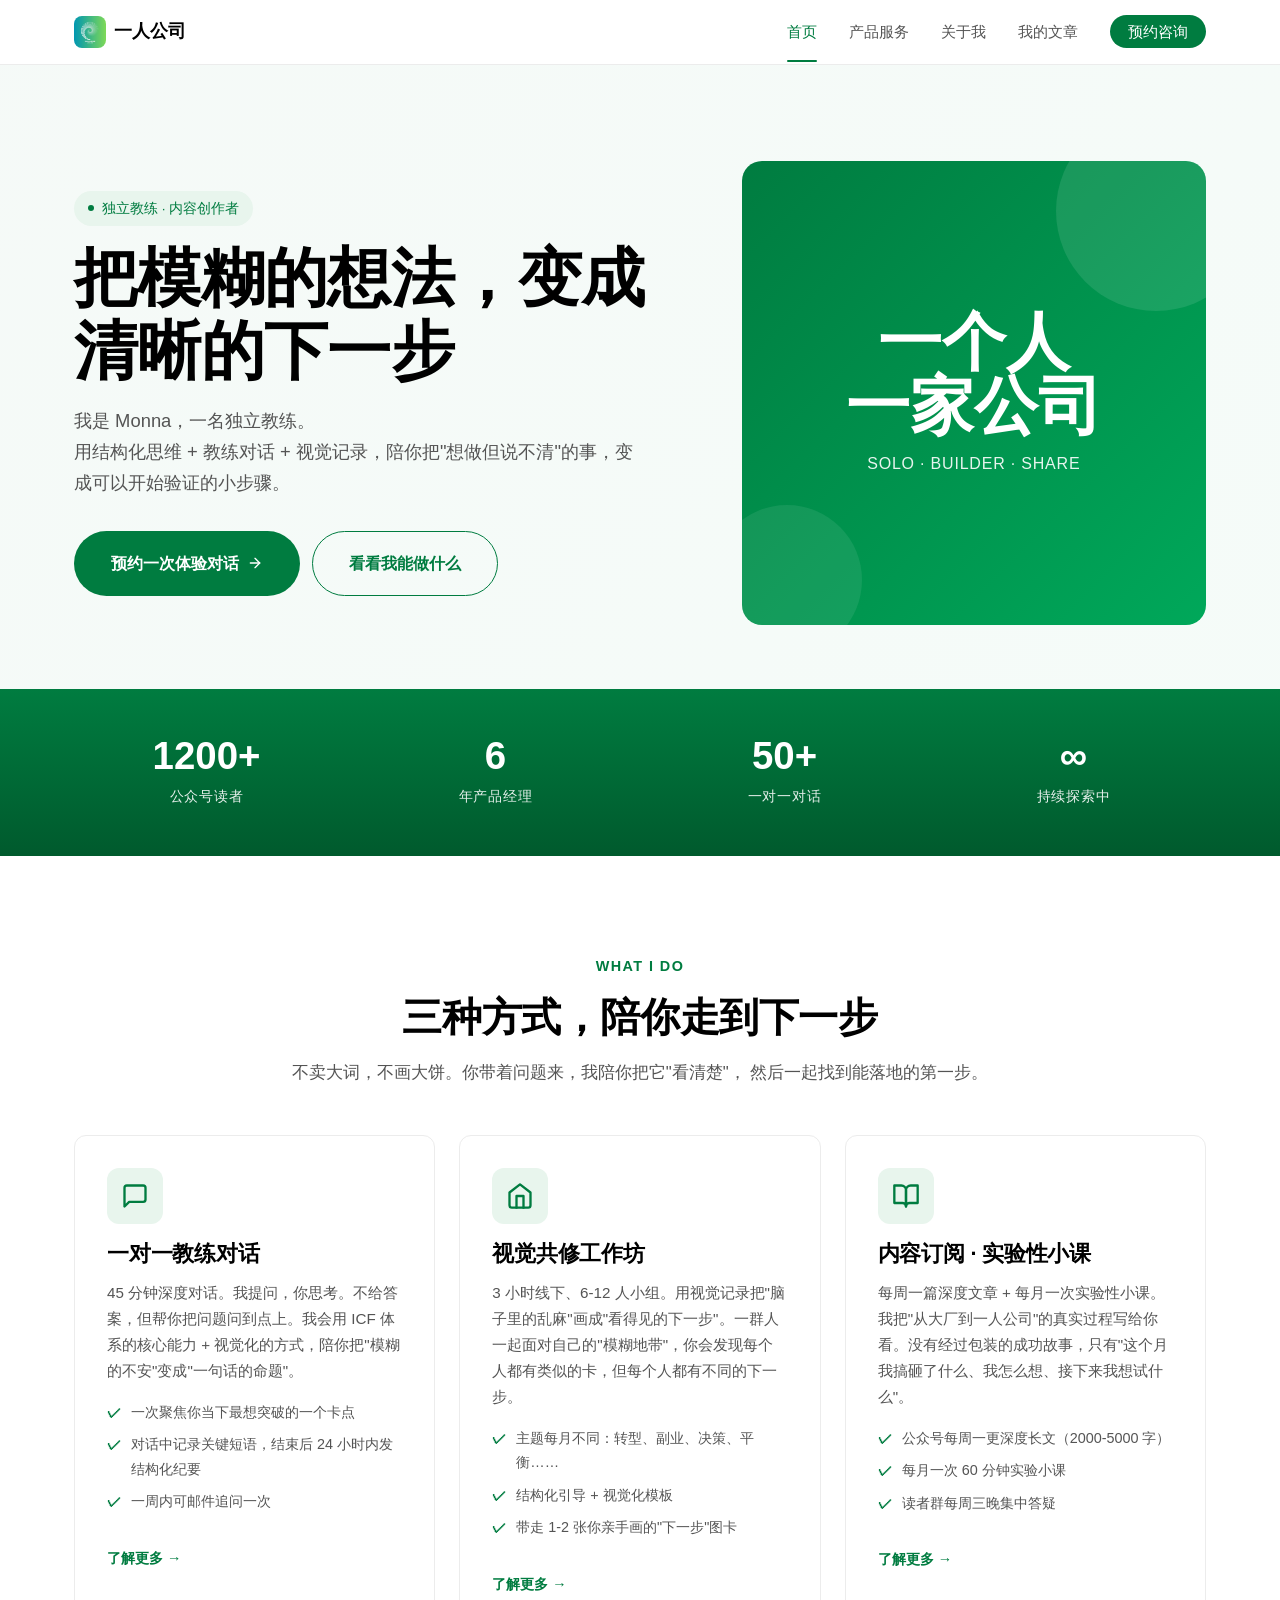
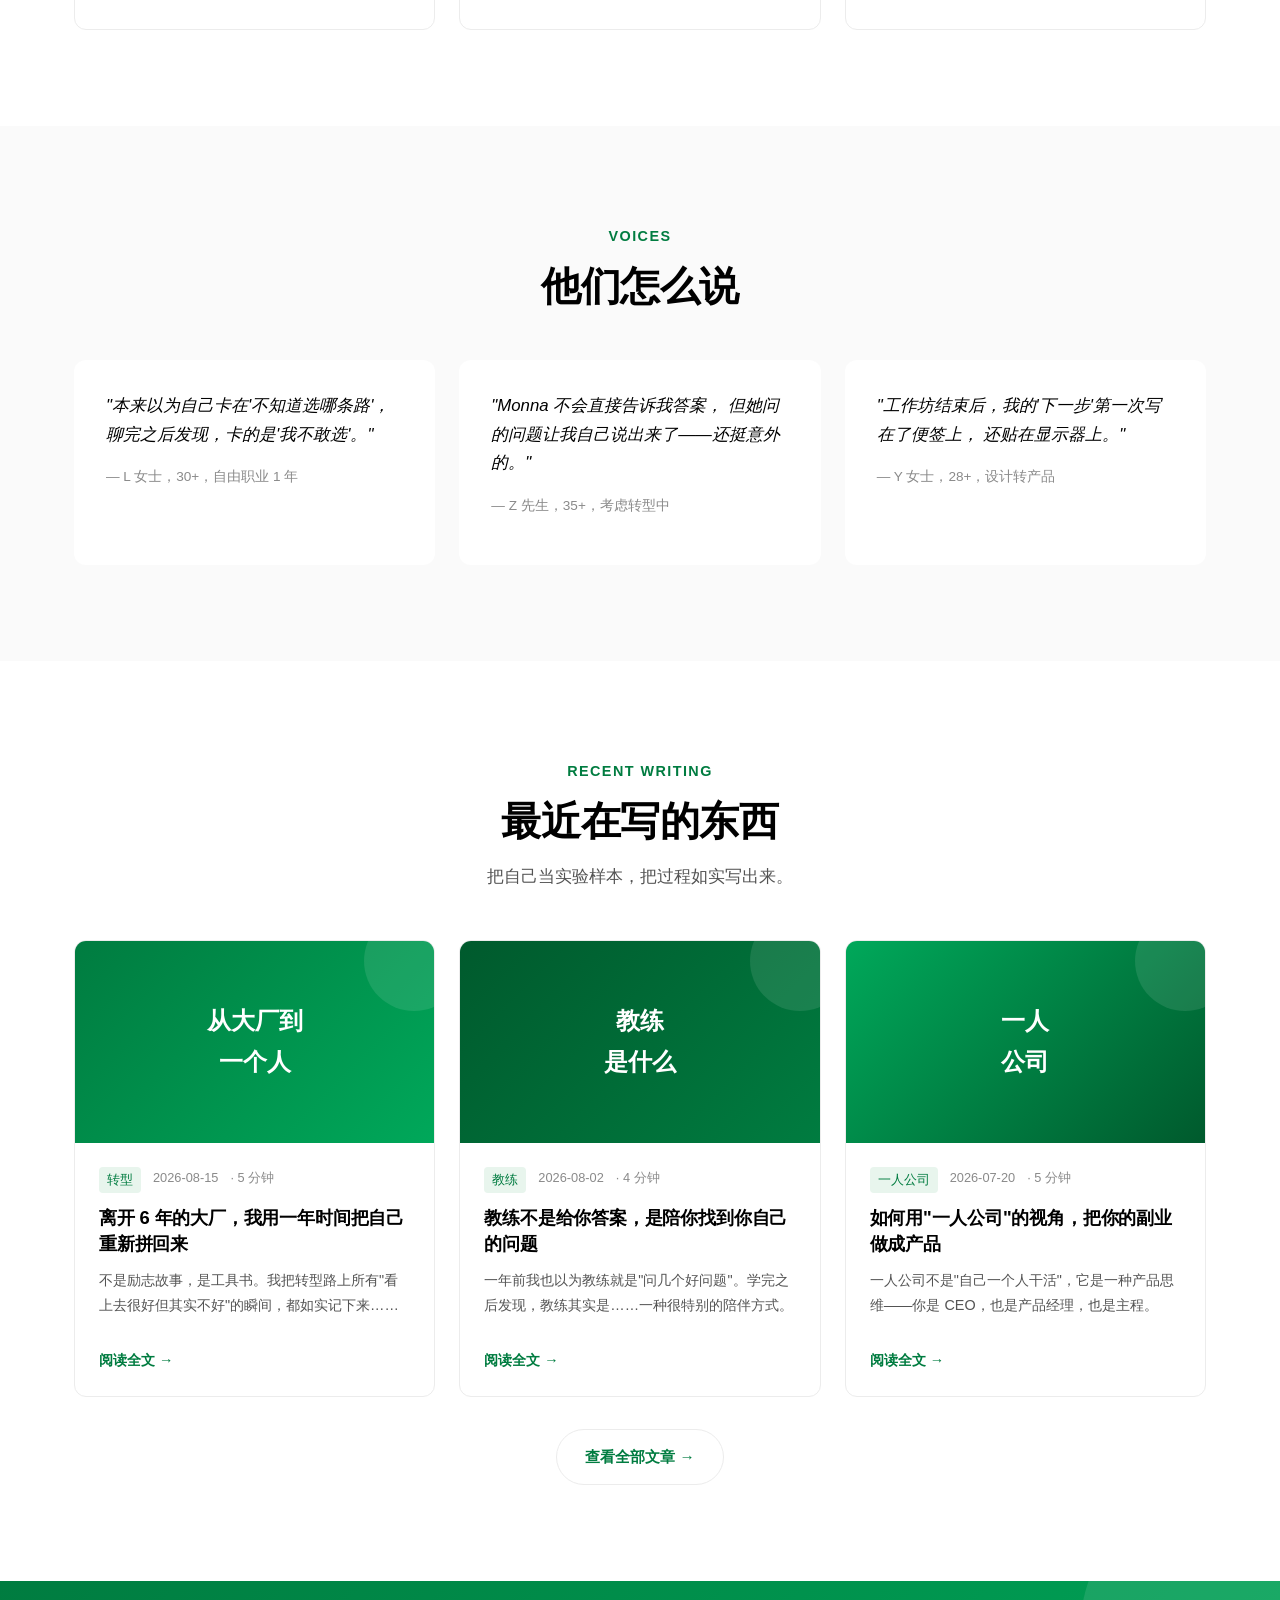
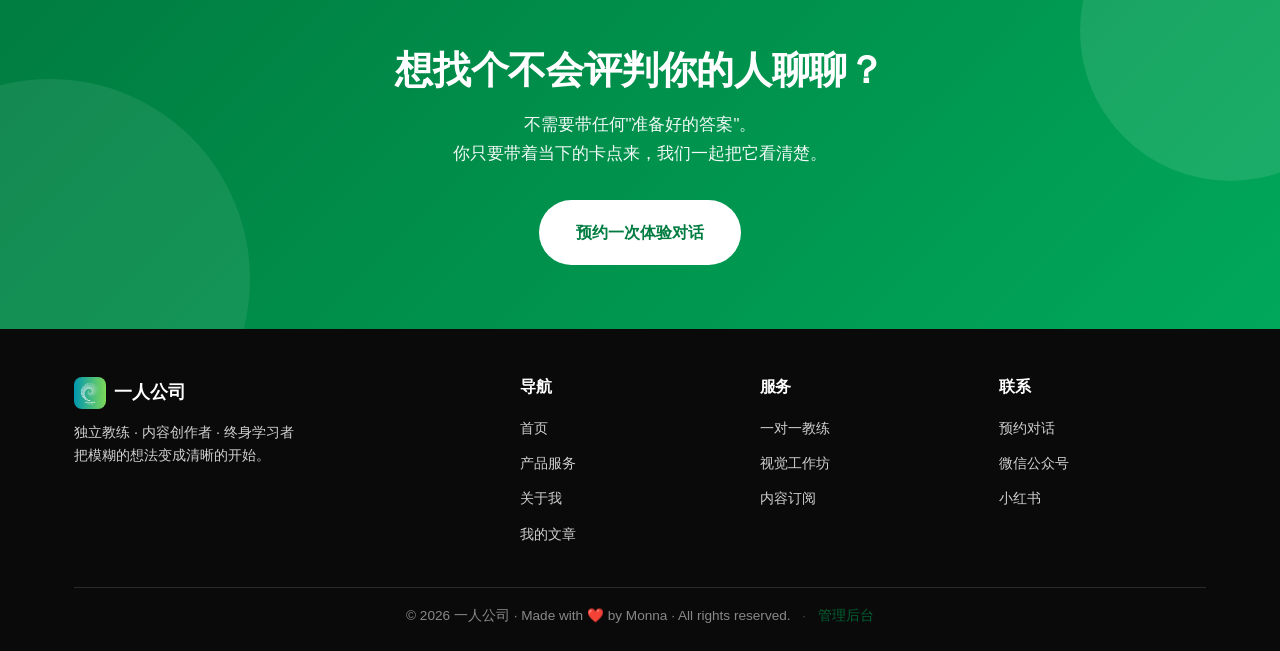
==== commit d0966585: "Add files via upload" ====
--- a/index.html
+++ b/index.html
@@ -13,8 +13,8 @@
   <nav class="nav">
     <div class="container nav-inner">
       <a href="index.html" class="nav-logo">
-        <span class="nav-logo-mark">1</span>
-        <span>一人公司</span>
+        <img class="nav-logo-img" data-wb="logo-img" src="logo.jpg" alt=""/>
+        <span data-wb="site-name">一人公司</span>
       </a>
       <ul class="nav-links">
         <li><a href="index.html">首页</a></li>
@@ -58,7 +58,7 @@
           <a href="services.html" class="btn btn-outline btn-lg"><span data-wb="cta-secondary">看看我能做什么</span></a>
         </div>
       </div>
-      <div class="hero-visual fade-in">
+      <div class="hero-visual fade-in" data-wb="hero-image">
         <div class="hero-visual-text">
           <div class="big">一个人<br/>一家公司</div>
           <div class="small">SOLO · BUILDER · SHARE</div>
@@ -291,8 +291,8 @@
       <div class="footer-grid">
         <div class="footer-brand">
           <div class="nav-logo" style="color: white; margin-bottom: var(--space-3);">
-            <span class="nav-logo-mark">1</span>
-            <span>一人公司</span>
+            <img class="nav-logo-img" data-wb="logo-img" src="logo.jpg" alt="" style="background:white;"/>
+            <span data-wb="site-name">一人公司</span>
           </div>
           <p>
             独立教练 · 内容创作者 · 终身学习者<br/>
@@ -330,7 +330,7 @@
       </div>
 
       <div class="footer-bottom">
-        © 2026 一人公司 · Made with ❤️ by Monna · All rights reserved.
+        © 2026 <span data-wb="site-name">一人公司</span> · Made with ❤️ by Monna · All rights reserved.
         <span style="opacity:.5; margin:0 8px;">·</span>
         <a href="admin.html" style="opacity:.75;">管理后台</a>
       </div>
--- a/style.css
+++ b/style.css
@@ -152,6 +152,15 @@
   color: white;
   font-size: 1rem;
   font-weight: 800;
+}
+
+.nav-logo img {
+  width: 32px;
+  height: 32px;
+  border-radius: 8px;
+  object-fit: cover;
+  display: block;
+  flex-shrink: 0;
 }
 
 .nav-links {
@@ -406,6 +415,14 @@
   letter-spacing: 0.05em;
 }
 
+.hero-visual.has-image {
+  background: transparent !important;
+}
+.hero-visual.has-image::before,
+.hero-visual.has-image::after {
+  display: none;
+}
+
 @media (max-width: 768px) {
   .hero-inner { grid-template-columns: 1fr; gap: var(--space-6); }
   .hero-visual { aspect-ratio: 4/3; }
@@ -687,6 +704,9 @@
 .article-cover {
   aspect-ratio: 16/9;
   background: var(--brand-gradient);
+  background-size: cover;
+  background-position: center;
+  background-repeat: no-repeat;
   position: relative;
   display: flex;
   align-items: center;
@@ -705,10 +725,26 @@
   top: -30px; right: -30px;
 }
 
+.article-cover.has-image::before {
+  display: none;
+}
+
 .article-cover-text {
+  position: relative;
   z-index: 1;
   text-align: center;
   padding: 0 var(--space-4);
+}
+
+.article-cover-overlay {
+  position: absolute;
+  inset: 0;
+  background: rgba(0,0,0,0.38);
+  z-index: 0;
+}
+
+.article-cover.has-image .article-cover-text {
+  text-shadow: 0 2px 8px rgba(0,0,0,0.35);
 }
 
 .article-body {
@@ -1212,4 +1248,94 @@
   margin-bottom: var(--space-5);
 }
 
-.back-link:hover { color: var(--brand); }+.back-link:hover { color: var(--brand); }
+/* ========== 联系我模块（关于我 / 预约页共用） ========== */
+.contact-card {
+  background: #ffffff;
+  border: 1px solid #e8ece8;
+  border-radius: var(--radius-lg);
+  padding: var(--space-7);
+  box-shadow: 0 4px 24px rgba(0, 0, 0, 0.04);
+}
+
+.contact-items {
+  display: flex;
+  flex-direction: column;
+  gap: var(--space-4);
+}
+
+.contact-item {
+  display: flex;
+  align-items: center;
+  gap: var(--space-4);
+  padding: var(--space-4) var(--space-5);
+  background: var(--brand-soft);
+  border-radius: var(--radius-md);
+}
+
+.contact-icon {
+  flex: 0 0 48px;
+  width: 48px;
+  height: 48px;
+  background: #ffffff;
+  border-radius: var(--radius-sm);
+  display: flex;
+  align-items: center;
+  justify-content: center;
+  font-size: 1.4rem;
+}
+
+.contact-text { min-width: 0; }
+
+.contact-label {
+  display: block;
+  font-size: 0.85rem;
+  color: var(--text-muted);
+  margin-bottom: 2px;
+}
+
+.contact-value {
+  font-size: 1.05rem;
+  color: var(--text-title);
+  font-weight: 600;
+  word-break: break-all;
+}
+
+.contact-value.contact-link {
+  color: var(--brand);
+  text-decoration: none;
+}
+
+.contact-value.contact-link:hover {
+  text-decoration: underline;
+}
+
+.contact-note {
+  font-size: 0.85rem;
+  color: var(--text-muted);
+  margin: var(--space-4) 0 0;
+  line-height: 1.6;
+}
+
+/* 预约页侧栏里的联系卡（稍微紧凑一点） */
+.booking-side .contact-box { margin-top: var(--space-6); }
+.booking-side .contact-box h4 {
+  font-size: 1rem;
+  margin-bottom: var(--space-4);
+}
+.booking-side .contact-item {
+  padding: var(--space-3) var(--space-4);
+  gap: var(--space-3);
+}
+.booking-side .contact-icon {
+  flex: 0 0 40px;
+  width: 40px;
+  height: 40px;
+  font-size: 1.15rem;
+}
+.booking-side .contact-value { font-size: 0.98rem; }
+
+@media (max-width: 600px) {
+  .contact-card { padding: var(--space-5); }
+  .contact-item { flex-direction: row; }
+}
